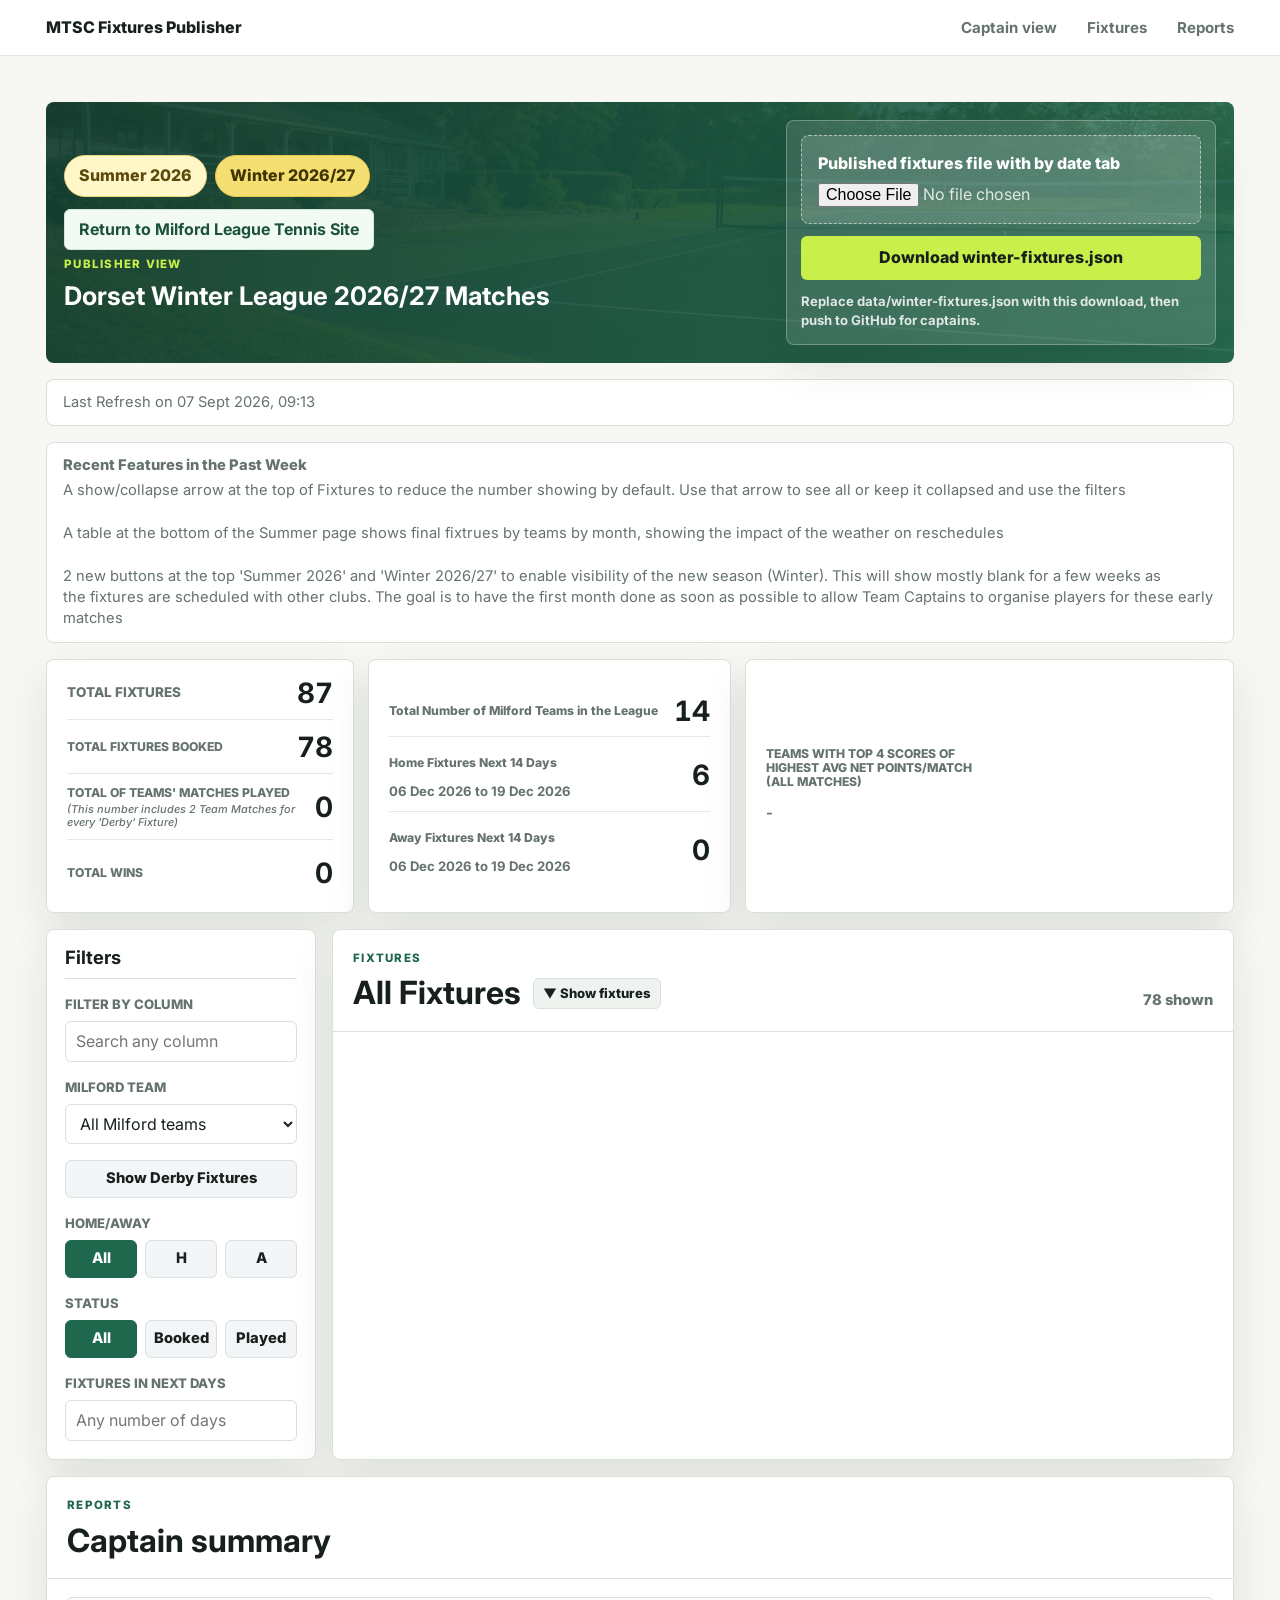
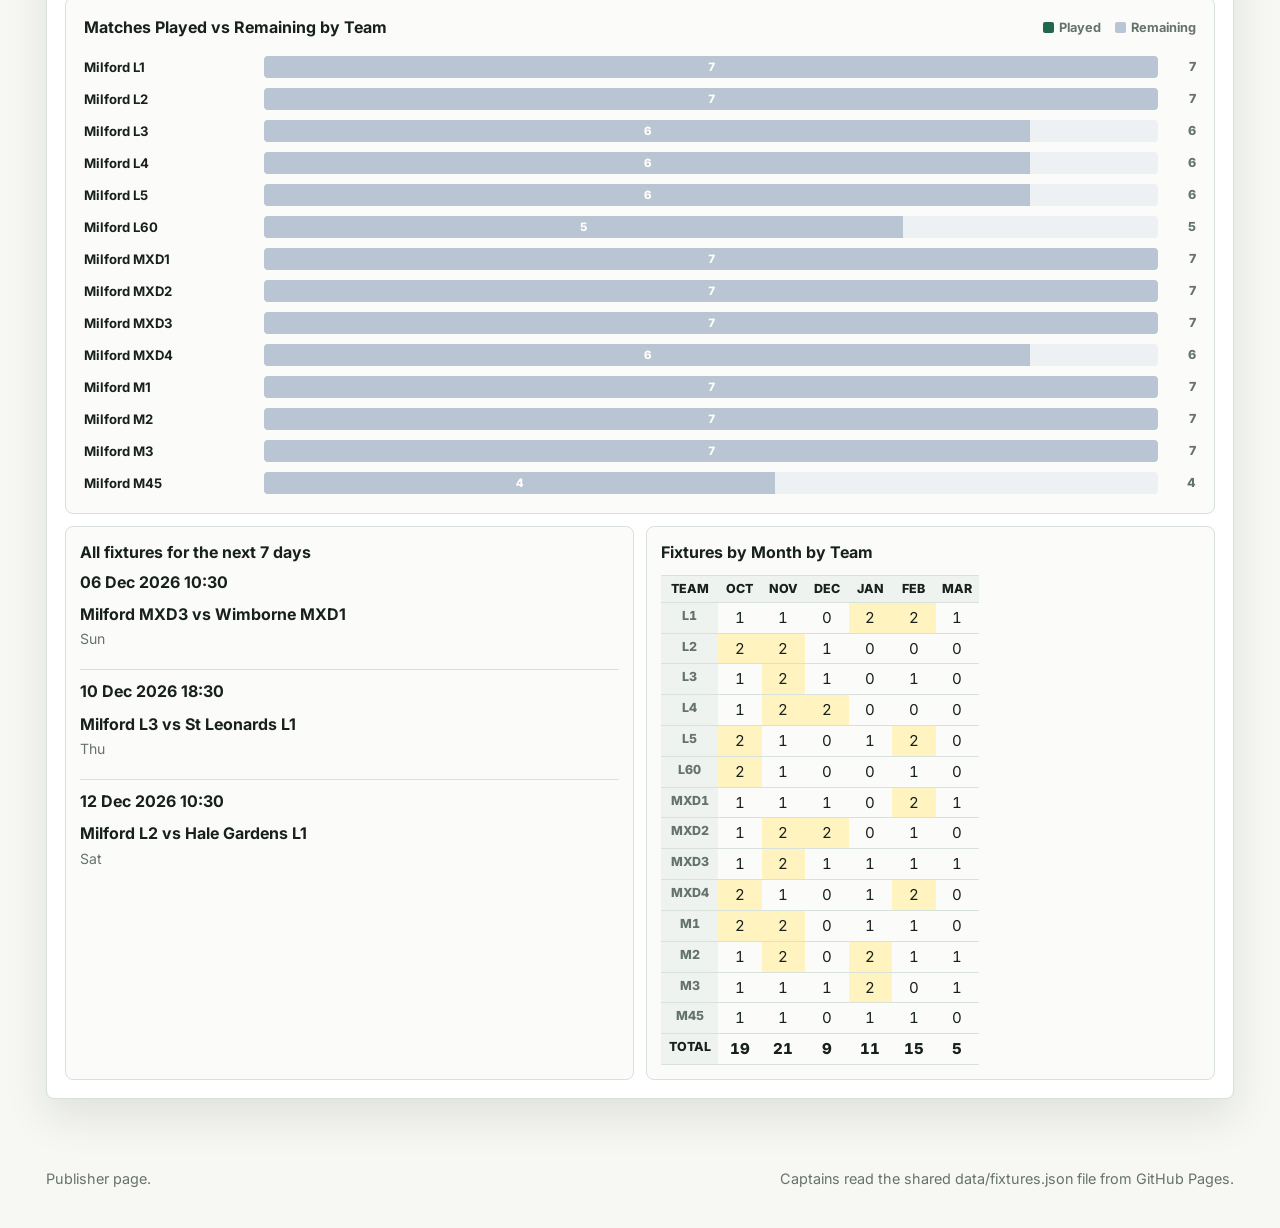
==== publisher.html @ a82b8321 "Add fixtures by month by team report" ====
<!DOCTYPE html>
<html lang="en">
  <head>
    <meta charset="UTF-8" />
    <meta name="viewport" content="width=device-width, initial-scale=1.0" />
    <title>MTSC Fixtures Publisher</title>
    <link rel="preconnect" href="https://fonts.googleapis.com" />
    <link rel="preconnect" href="https://fonts.gstatic.com" crossorigin />
    <link
      href="https://fonts.googleapis.com/css2?family=Inter:wght@400;500;600;700;800&display=swap"
      rel="stylesheet"
    />
    <link rel="stylesheet" href="styles.css?v=108" />
    <script
      defer
      src="https://cdn.sheetjs.com/xlsx-0.20.3/package/dist/xlsx.full.min.js"
    ></script>
    <script defer src="app.js?v=96"></script>
  </head>
  <body>
    <header class="app-header">
      <a class="brand" href="index.html" aria-label="MTSC Fixtures Portal">
        <span>MTSC Fixtures Publisher</span>
      </a>
      <nav class="main-nav" aria-label="Main navigation">
        <a href="index.html">Captain view</a>
        <a href="#fixtures">Fixtures</a>
        <a href="#reports">Reports</a>
      </nav>
    </header>

    <main id="dashboard">
      <section class="toolbar" aria-label="Workbook upload">
        <div>
          <div class="season-picker" role="group" aria-label="Choose fixture season">
            <button class="season-button" type="button" data-season="summer-2026" aria-pressed="false">Summer 2026</button>
            <button class="season-button is-active" type="button" data-season="winter-2026-27" aria-pressed="true">Winter 2026/27</button>
          </div>
          <a
            class="button toolbar-link"
            style="display:inline-flex;align-items:center;justify-content:center;width:fit-content;margin:0 0 6px;padding:8px 14px;min-height:34px;background:#f1fbf3;color:#1c523b;border:1px solid #cfe7d5;border-radius:6px;box-shadow:none;font-weight:700;"
            href="https://milfordtennisandsquash.net/league-tennis-information/"
            target="_blank"
            rel="noreferrer"
          >
            Return to Milford League Tennis Site
          </a>
          <p class="eyebrow">Publisher view</p>
          <h1 id="seasonTitle">Dorset Winter League 2026/27 Matches</h1>
        </div>
        <div class="upload-panel">
          <label class="file-drop" for="currentFile">
            <span>Published fixtures file with by date tab</span>
            <input id="currentFile" type="file" accept=".xlsx,.xlsm,.xls" />
          </label>
          <button class="button ghost full" id="downloadJson" type="button" disabled>
            <span id="downloadJsonLabel">Download winter-fixtures.json</span>
          </button>
          <p class="upload-note">
            <span id="publisherFileHelp">Replace data/winter-fixtures.json with this download, then push to GitHub for captains.</span>
          </p>
        </div>
      </section>

      <section class="status-line" aria-live="polite">
        <span id="fileStatus">No workbook loaded yet.</span>
        <span id="parseStatus"></span>
      </section>

      <section class="feature-line is-empty" id="featureLine" aria-live="polite">
        <span class="feature-label" id="featureLabel" hidden>Recent Features in the Past Week</span>
        <span id="portalFeatures"></span>
      </section>

      <section class="overview-grid" aria-label="Fixture summary">
        <article class="overview-card metric-card">
          <div class="metric-list">
            <div class="metric-row">
              <span class="kpi-label kpi-title" id="totalMatchesLabel">TOTAL FIXTURES</span>
              <strong id="totalMatches">0</strong>
            </div>
            <div class="metric-row">
              <span class="kpi-label">Total Fixtures Booked</span>
              <strong id="totalFixturesBooked">-</strong>
            </div>
            <div class="metric-row">
              <span class="kpi-label kpi-label-with-note">
                <span>Total of Teams' Matches Played</span>
                <span class="kpi-note">(This number includes 2 Team Matches for every 'Derby' Fixture)</span>
              </span>
              <strong id="summaryMatchesPlayed">-</strong>
            </div>
            <div class="metric-row">
              <span class="kpi-label">Total Wins</span>
              <strong id="summaryWins">-</strong>
            </div>
          </div>
        </article>
        <article class="overview-card metric-card">
          <div class="metric-list">
            <div class="metric-row">
              <span class="kpi-label kpi-title">Total Number of Milford Teams in the League</span>
              <strong id="teamCount">0</strong>
            </div>
            <div class="metric-row metric-row-has-range">
              <span class="kpi-label kpi-title">Home Fixtures Next 14 Days</span>
              <strong id="homeNextCount">0</strong>
              <span class="kpi-range" id="homeNextRange"></span>
            </div>
            <div class="metric-row metric-row-has-range">
              <span class="kpi-label kpi-title">Away Fixtures Next 14 Days</span>
              <strong id="awayNextCount">0</strong>
              <span class="kpi-range" id="awayNextRange"></span>
            </div>
          </div>
        </article>
        <article class="overview-card net-points-card">
          <span class="kpi-label kpi-label-two-line">Teams with top 4 scores of<br />highest avg net points/match<br />(All Matches)</span>
          <div class="summary-ranking-list" id="summaryHighestAvg" aria-label="Teams on the top four average net points scores per match"></div>
        </article>
      </section>

      <section class="workspace" id="fixtures">
        <aside class="filters" aria-label="Fixture filters">
          <h2 class="filters-title">Filters</h2>
          <div class="filter-block">
            <label for="searchInput">Filter by Column</label>
            <input
              id="searchInput"
              type="search"
              placeholder="Search any column"
            />
          </div>
          <div class="filter-block">
            <label for="teamFilter">Milford Team</label>
            <select id="teamFilter">
              <option value="">All Milford teams</option>
            </select>
          </div>
          <div class="filter-block">
            <button class="filter-chip derby-filter-button" id="derbyFilterButton" type="button" aria-pressed="false" data-tooltip="Derby Match - when 2 Milford Teams are in the same division and therefore have to play each other">
              Show Derby Fixtures
            </button>
          </div>
          <div class="filter-block">
            <label>Home/Away</label>
            <div class="segmented-control" role="group" aria-label="Home Away filter">
              <button type="button" class="filter-chip is-active" data-home-away="all">All</button>
              <button type="button" class="filter-chip" data-home-away="H">H</button>
              <button type="button" class="filter-chip" data-home-away="A">A</button>
            </div>
          </div>
          <div class="filter-block">
            <label>Status</label>
            <div class="segmented-control" role="group" aria-label="Status preset filter">
              <button type="button" class="filter-chip is-active" data-status-filter="all">All</button>
              <button type="button" class="filter-chip" data-status-filter="booked">Booked</button>
              <button type="button" class="filter-chip" data-status-filter="played">Played</button>
            </div>
          </div>
          <div class="filter-block">
            <label for="nextDaysInput">Fixtures in next days</label>
            <input
              id="nextDaysInput"
              type="number"
              min="0"
              step="1"
              placeholder="Any number of days"
            />
          </div>
        </aside>

        <section class="data-area">
          <div class="section-head">
            <div>
              <p class="eyebrow">Fixtures</p>
              <div class="fixtures-title-row">
                <h2>All Fixtures</h2>
                <button
                  class="fixture-toggle"
                  id="fixtureToggle"
                  type="button"
                  aria-expanded="false"
                  aria-controls="fixtureTableWrap"
                  hidden
                >
                  ▼ Show fixtures
                </button>
              </div>
            </div>
            <span id="visibleCount">0 shown</span>
          </div>
          <div class="table-wrap" id="fixtureTableWrap">
            <table>
              <thead>
                <tr>
                  <th>Date</th>
                  <th>Day</th>
                  <th>Time</th>
                  <th>Home Team</th>
                  <th>Away Team</th>
                  <th>Status</th>
                </tr>
              </thead>
              <tbody id="fixturesBody">
                <tr>
                  <td colspan="6" class="empty-state">
                    Upload an Excel file.
                  </td>
                </tr>
              </tbody>
            </table>
          </div>
        </section>
      </section>

      <section class="report-grid single-report">
        <article class="report-panel" id="reports">
          <div class="section-head compact">
            <div>
              <p class="eyebrow">Reports</p>
              <h2>Captain summary</h2>
            </div>
          </div>
          <div id="reportBody" class="summary-list">
            <p class="empty-copy">
              Load fixtures to see monthly planned matches and matches for the next 7 days.
            </p>
          </div>
        </article>
      </section>
    </main>

    <footer>
      <span>Publisher page.</span>
      <span>Captains read the shared data/fixtures.json file from GitHub Pages.</span>
    </footer>
  </body>
</html>
---- styles.css ----
:root {
  --ink: #17201c;
  --muted: #65736c;
  --line: #d8e1da;
  --soft: #eef3ef;
  --white: #ffffff;
  --court: #1f684d;
  --court-dark: #143f32;
  --accent: #c9ef4b;
  --warning: #d96d3f;
  --blue: #2367a6;
  --shadow: 0 18px 44px rgba(23, 32, 28, 0.1);
}

* {
  box-sizing: border-box;
}

html {
  scroll-behavior: smooth;
}

body {
  margin: 0;
  color: var(--ink);
  background: #f7f8f4;
  font-family: Inter, system-ui, -apple-system, BlinkMacSystemFont, "Segoe UI", sans-serif;
  line-height: 1.45;
}

a {
  color: inherit;
  text-decoration: none;
}

button,
input,
select {
  font: inherit;
}

.app-header {
  position: sticky;
  top: 0;
  z-index: 20;
  display: flex;
  align-items: center;
  justify-content: space-between;
  gap: 24px;
  padding: 16px clamp(18px, 4vw, 46px);
  border-bottom: 1px solid rgba(216, 225, 218, 0.78);
  background: rgba(255, 255, 255, 0.92);
  backdrop-filter: blur(18px);
}

.brand,
.main-nav {
  display: flex;
  align-items: center;
}

.brand {
  gap: 12px;
  font-weight: 800;
}

.brand-mark {
  width: 380px;
  height: auto;
  object-fit: contain;
  border-radius: 8px;
}

.main-nav {
  gap: clamp(14px, 3vw, 30px);
  color: var(--muted);
  font-size: 0.94rem;
  font-weight: 700;
}

main {
  padding: clamp(20px, 4vw, 46px);
}

.toolbar {
  display: grid;
  grid-template-columns: minmax(280px, 1fr) minmax(300px, 430px);
  gap: clamp(22px, 5vw, 64px);
  align-items: center;
  min-height: 155px;
  padding: 18px;
  border-radius: 8px;
  background:
    linear-gradient(110deg, rgba(20, 63, 50, 0.94), rgba(31, 104, 77, 0.88)),
    url("assets/club-hero.png") center / cover;
  color: var(--white);
}

.toolbar-link {
  width: fit-content;
}

.season-picker {
  display: flex;
  flex-wrap: wrap;
  gap: 8px;
  margin: 0 0 12px;
}

.season-button {
  min-height: 38px;
  padding: 8px 14px;
  border: 1px solid #ead77b;
  border-radius: 999px;
  background: #fff7c7;
  color: #594a0b;
  font-weight: 800;
  cursor: pointer;
}

.season-button:hover,
.season-button:focus-visible {
  background: #f7e99b;
}

.season-button.is-active {
  border-color: #e2c94f;
  background: #f5df72;
  color: #403500;
}

.captain-toolbar {
  grid-template-columns: minmax(0, 3fr) minmax(220px, 1fr);
}

#seasonTitle {
  max-width: none;
  font-size: clamp(1.1rem, 2vw, 2rem);
  white-space: nowrap;
}

.hero-logo-wrap {
  position: relative;
  display: block;
  width: clamp(150px, 18vw, 210px);
  aspect-ratio: 1 / 1;
  justify-self: center;
  flex: 0 0 auto;
  border-radius: 50%;
  background:
    radial-gradient(circle at 34% 28%, rgba(255, 255, 255, 1) 0 36%, rgba(239, 246, 242, 0.96) 62%, rgba(196, 215, 205, 0.98) 100%);
  box-shadow:
    0 26px 38px rgba(0, 0, 0, 0.28),
    0 10px 14px rgba(0, 0, 0, 0.2),
    inset 0 6px 10px rgba(255, 255, 255, 0.92),
    inset 0 -10px 16px rgba(20, 63, 50, 0.18);
  overflow: hidden;
  transform: perspective(650px) rotateX(6deg) rotateY(-8deg);
  transform-style: preserve-3d;
  transition: transform 180ms ease, box-shadow 180ms ease;
}

.hero-logo-wrap:hover,
.hero-logo-wrap:focus-visible {
  box-shadow:
    0 30px 42px rgba(0, 0, 0, 0.32),
    0 12px 16px rgba(0, 0, 0, 0.22),
    inset 0 6px 10px rgba(255, 255, 255, 0.92),
    inset 0 -10px 16px rgba(20, 63, 50, 0.18);
  transform: perspective(650px) rotateX(4deg) rotateY(-5deg) translateY(-2px);
}

.hero-logo-wrap:focus-visible {
  outline: 3px solid var(--accent);
  outline-offset: 5px;
}

.hero-logo-wrap::before {
  content: "";
  position: absolute;
  inset: 10px;
  z-index: 1;
  border-radius: 50%;
  background: linear-gradient(145deg, rgba(255, 255, 255, 0.58), rgba(255, 255, 255, 0.08) 42%, rgba(20, 63, 50, 0.12) 100%);
  pointer-events: none;
}

.hero-logo-wrap::after {
  content: "";
  position: absolute;
  inset: 0;
  border-radius: 50%;
  box-shadow: inset -12px -16px 22px rgba(20, 63, 50, 0.18);
  pointer-events: none;
}

.hero-logo {
  display: block;
  position: absolute;
  inset: 20px;
  z-index: 2;
  width: calc(100% - 40px);
  height: calc(100% - 40px);
  max-width: none;
  max-height: none;
  object-fit: contain;
  object-position: center;
  filter: drop-shadow(0 8px 8px rgba(0, 0, 0, 0.22));
}

.eyebrow {
  margin: 0 0 10px;
  color: var(--accent);
  font-size: 0.72rem;
  font-weight: 800;
  letter-spacing: 0.11em;
  text-transform: uppercase;
}

h1,
h2,
h3,
p {
  margin-top: 0;
}

h1 {
  max-width: 760px;
  margin-bottom: 0;
  font-size: clamp(1.1rem, 2.25vw, 2.35rem);
  line-height: 1.05;
  letter-spacing: 0;
}

h2 {
  margin-bottom: 0;
  font-size: clamp(1.35rem, 3vw, 2rem);
  line-height: 1.08;
}

.upload-panel {
  display: grid;
  gap: 12px;
  padding: 14px;
  border: 1px solid rgba(255, 255, 255, 0.28);
  border-radius: 8px;
  background: rgba(255, 255, 255, 0.12);
  box-shadow: var(--shadow);
}

.file-drop {
  display: grid;
  gap: 8px;
  padding: 16px;
  border: 1px dashed rgba(255, 255, 255, 0.54);
  border-radius: 8px;
  background: rgba(255, 255, 255, 0.14);
  cursor: pointer;
}

.file-drop span {
  font-weight: 800;
}

.file-drop input {
  width: 100%;
  color: rgba(255, 255, 255, 0.82);
}

.secondary-drop {
  background: rgba(0, 0, 0, 0.1);
}

.button {
  display: inline-flex;
  align-items: center;
  justify-content: center;
  min-height: 42px;
  padding: 10px 16px;
  border: 0;
  border-radius: 6px;
  background: var(--court);
  color: var(--white);
  font-weight: 800;
  cursor: pointer;
}

.button.ghost {
  background: var(--accent);
  color: var(--ink);
}

.button.full {
  width: 100%;
}

.button.small {
  min-height: 36px;
  padding: 8px 12px;
}

.button:disabled {
  cursor: not-allowed;
  opacity: 0.55;
}

.toolbar-help {
  width: fit-content;
  min-height: 34px;
  margin: 0 0 12px;
  padding: 8px 14px;
  border: 1px solid #cfe7d5;
  background: #f1fbf3;
  color: #1c523b;
  box-shadow: none;
}

.modal-open {
  overflow: hidden;
}

.help-modal {
  position: fixed;
  inset: 0;
  z-index: 50;
  display: none;
  align-items: center;
  justify-content: center;
  padding: 22px;
  background: rgba(23, 32, 28, 0.62);
}

.help-modal.is-open {
  display: flex;
}

.help-dialog {
  width: min(720px, 100%);
  max-height: min(720px, calc(100vh - 44px));
  overflow: auto;
  border: 1px solid var(--line);
  border-radius: 8px;
  background: var(--white);
  box-shadow: 0 28px 70px rgba(0, 0, 0, 0.26);
}

.help-head {
  display: flex;
  align-items: center;
  justify-content: space-between;
  gap: 18px;
  padding: 20px 22px;
  border-bottom: 1px solid var(--line);
}

.help-head h2 {
  font-size: 1.35rem;
}

.help-close {
  min-height: 36px;
  padding: 8px 12px;
  border: 1px solid var(--line);
  border-radius: 6px;
  background: var(--soft);
  color: var(--ink);
  font-weight: 800;
  cursor: pointer;
}

.help-body {
  display: grid;
  gap: 14px;
  padding: 20px 22px 24px;
  color: var(--ink);
}

.help-body p {
  margin: 0;
  color: var(--ink);
  font-size: 0.98rem;
}

.upload-note {
  margin: 0;
  color: rgba(255, 255, 255, 0.84);
  font-size: 0.82rem;
  font-weight: 700;
}

.status-line {
  display: flex;
  justify-content: space-between;
  gap: 16px;
  margin: 16px 0;
  padding: 12px 16px;
  border: 1px solid var(--line);
  border-radius: 8px;
  background: var(--white);
  color: var(--muted);
  font-size: 0.92rem;
}

.feature-line {
  display: grid;
  gap: 4px;
  margin: 16px 0;
  padding: 12px 16px;
  border: 1px solid var(--line);
  border-radius: 8px;
  background: var(--white);
  color: var(--muted);
  font-size: 0.92rem;
}

.feature-line.is-empty {
  min-height: 45px;
}

.didja-wrap {
  position: relative;
  width: fit-content;
  margin: 16px 0;
}

.didja-know {
  display: inline-flex;
  align-items: center;
  justify-content: center;
  padding: 12px 16px;
  border: 1px solid var(--line);
  border-radius: 8px;
  background: #dff3e5;
  color: var(--ink);
  box-shadow: var(--shadow);
  cursor: url("data:image/svg+xml,%3Csvg xmlns='http://www.w3.org/2000/svg' width='24' height='24' viewBox='0 0 24 24'%3E%3Cellipse cx='9' cy='8' rx='5' ry='6.5' fill='none' stroke='%2317201c' stroke-width='1.8' transform='rotate(-32 9 8)'/%3E%3Cpath d='M5.5 7.2l7 1.4M5.8 10.2l6.7 1.4M7.5 3.1l3.2 11M10.9 2.8l3 10.4' stroke='%23c9ef4b' stroke-width='1' stroke-linecap='round'/%3E%3Cpath d='M12.4 12.8l6.6 6.6' stroke='%2317201c' stroke-width='3' stroke-linecap='round'/%3E%3Cpath d='M17.2 17.6l2.6 2.6' stroke='%23c9ef4b' stroke-width='1.2' stroke-linecap='round'/%3E%3C/svg%3E") 12 12, pointer;
  font-size: 0.92rem;
  font-weight: 800;
}

.didja-know:focus-visible {
  outline: 3px solid var(--accent);
  outline-offset: 4px;
}

.didja-tooltip {
  position: absolute;
  left: 0;
  top: calc(100% + 10px);
  z-index: 30;
  display: none;
  width: min(420px, calc(100vw - 44px));
  padding: 12px 14px;
  border: 1px solid var(--line);
  border-radius: 8px;
  background: var(--white);
  color: var(--ink);
  box-shadow: 0 18px 42px rgba(23, 32, 28, 0.16);
  font-size: 0.92rem;
  font-weight: 600;
  line-height: 1.35;
}

.didja-wrap:hover .didja-tooltip,
.didja-know:focus + .didja-tooltip,
.didja-know.is-open + .didja-tooltip {
  display: block;
}

.feature-label {
  font-weight: 800;
}

#portalFeatures {
  text-align: left;
  font-size: 0.92rem;
  font-weight: 400;
  color: var(--muted);
  white-space: pre-line;
}

.overview-grid,
.report-grid {
  display: grid;
  grid-template-columns: minmax(220px, 0.85fr) minmax(260px, 1fr) minmax(360px, 1.35fr);
  gap: 14px;
}

.report-grid {
  display: grid;
  grid-template-columns: repeat(4, minmax(0, 1fr));
  gap: 14px;
  margin-top: 14px;
}

.overview-card,
.filters,
.data-area,
.report-panel {
  border: 1px solid var(--line);
  border-radius: 8px;
  background: var(--white);
  box-shadow: var(--shadow);
}

.overview-card {
  min-width: 0;
  min-height: 188px;
  padding: 18px 20px;
}

.overview-card {
  display: grid;
  align-content: center;
}

.metric-list {
  display: grid;
  gap: 12px;
}

.metric-row {
  display: grid;
  grid-template-columns: minmax(0, 1fr) auto;
  gap: 14px;
  align-items: center;
  min-height: 42px;
  padding-bottom: 10px;
  border-bottom: 1px solid rgba(216, 225, 218, 0.72);
}

.metric-row:last-child {
  padding-bottom: 0;
  border-bottom: 0;
}

.metric-row .kpi-range {
  grid-column: 1;
  justify-self: start;
  margin-top: -8px;
}

.metric-row-has-range {
  align-items: start;
}

.metric-row-has-range strong {
  grid-column: 2;
  grid-row: 1 / 3;
  align-self: center;
  padding-top: 0;
}

.overview-card .kpi-label {
  display: flex;
  align-items: center;
  color: var(--muted);
  min-height: 2.2em;
  font-size: 0.76rem !important;
  line-height: 1.15 !important;
  font-weight: 800;
  text-transform: uppercase;
}

.overview-card .kpi-label-with-note {
  align-items: flex-start;
  flex-direction: column;
  gap: 3px;
}

.overview-card .kpi-note {
  font-size: 0.68rem;
  font-style: italic;
  font-weight: 500;
  line-height: 1.2;
  text-transform: none;
}

.kpi-label-two-line {
  line-height: 1.08 !important;
  min-height: 3.05em !important;
}

.overview-card .kpi-title {
  text-transform: none;
}

#totalMatchesLabel {
  font-size: 0.84rem !important;
  line-height: 1.15 !important;
  text-transform: uppercase !important;
}

.overview-card strong {
  display: block;
  color: var(--ink);
  font-size: 1.75rem;
  line-height: 1;
  font-variant-numeric: tabular-nums;
}

.summary-teams {
  display: block;
  margin-top: 6px;
  color: var(--muted);
  font-size: 0.84rem;
  font-weight: 700;
}

.summary-ranking-list {
  display: grid;
  gap: 8px;
  margin-top: 14px;
}

.summary-ranking-row {
  display: grid;
  grid-template-columns: minmax(0, 1.15fr) 0.8fr 0.95fr;
  gap: 12px;
  align-items: baseline;
}

.summary-ranking-head {
  display: grid;
  grid-template-columns: minmax(0, 1.15fr) 0.8fr 0.95fr;
  gap: 12px;
  align-items: end;
  padding-bottom: 4px;
  border-bottom: 1px solid rgba(0, 0, 0, 0.08);
}

.summary-ranking-head span {
  color: var(--muted);
  font-size: 0.72rem;
  font-weight: 800;
  text-transform: uppercase;
  letter-spacing: 0;
  text-align: right;
}

.summary-ranking-head span:first-child,
.summary-ranking-team {
  text-align: left;
}

.summary-ranking-team,
.summary-ranking-points,
.summary-ranking-percent {
  font-size: 0.92rem;
  line-height: 1.15;
  font-weight: 700;
}

.summary-ranking-team {
  color: var(--text);
  min-width: 0;
  overflow: hidden;
  text-overflow: ellipsis;
  white-space: nowrap;
}

.summary-ranking-points {
  color: var(--text);
  text-align: right;
  font-variant-numeric: tabular-nums;
}

.summary-ranking-percent {
  color: var(--text);
  text-align: right;
  font-variant-numeric: tabular-nums;
  white-space: nowrap;
  font-size: 0.92rem;
  line-height: 1.15;
  font-weight: 700;
}

.summary-ranking-empty {
  color: var(--muted);
  font-size: 0.92rem;
  font-weight: 700;
}

.kpi-range {
  display: block;
  margin-top: 6px;
  color: var(--muted);
  font-size: 0.82rem;
  font-weight: 700;
}

.workspace {
  display: grid;
  grid-template-columns: 270px minmax(0, 1fr);
  gap: 16px;
  margin-top: 16px;
}

#fixtures,
#reports {
  scroll-margin-top: 72px;
}

.filters {
  align-self: start;
  display: grid;
  gap: 16px;
  min-width: 0;
  padding: 18px;
}

.filters-title {
  margin: 0;
  padding-bottom: 10px;
  border-bottom: 1px solid var(--line);
  color: var(--ink);
  font-size: 1.15rem;
}

.filter-block {
  display: grid;
  gap: 7px;
  min-width: 0;
}

.filter-block label {
  color: var(--muted);
  font-size: 0.82rem;
  font-weight: 800;
  text-transform: uppercase;
}

.filter-block input,
.filter-block select {
  width: 100%;
  max-width: 100%;
  min-width: 0;
  min-height: 40px;
  padding: 8px 10px;
  border: 1px solid var(--line);
  border-radius: 6px;
  background: var(--white);
  color: var(--ink);
}

.segmented-control {
  display: grid;
  grid-template-columns: repeat(auto-fit, minmax(64px, 1fr));
  gap: 8px;
  min-width: 0;
}

.filter-chip {
  width: 100%;
  min-width: 0;
  min-height: 38px;
  border: 1px solid var(--line);
  border-radius: 6px;
  background: #f3f5f8;
  color: var(--ink);
  font-size: 0.92rem;
  font-weight: 800;
  cursor: pointer;
}

.filter-chip.is-active {
  background: var(--court);
  border-color: var(--court);
  color: var(--white);
}

.derby-filter-button {
  position: relative;
}

.derby-filter-button::after {
  position: absolute;
  z-index: 10;
  bottom: calc(100% + 7px);
  left: 0;
  width: min(280px, 80vw);
  padding: 8px 10px;
  border-radius: 6px;
  background: var(--ink);
  color: var(--white);
  box-shadow: var(--shadow);
  content: attr(data-tooltip);
  font-size: 0.78rem;
  font-weight: 600;
  line-height: 1.35;
  opacity: 0;
  pointer-events: none;
  text-align: left;
  transform: translateY(3px);
  visibility: hidden;
}

.derby-filter-button:hover::after,
.derby-filter-button:focus-visible::after {
  opacity: 1;
  transform: translateY(0);
  visibility: visible;
}

.data-area,
.report-panel {
  min-width: 0;
  overflow: hidden;
}

.section-head {
  display: flex;
  align-items: end;
  justify-content: space-between;
  gap: 20px;
  padding: 20px;
  border-bottom: 1px solid var(--line);
}

.section-head.compact {
  align-items: center;
}

.section-head .eyebrow {
  color: var(--court);
}

.fixtures-title-row {
  display: flex;
  align-items: center;
  gap: 12px;
}

.fixture-toggle {
  padding: 5px 9px;
  border: 1px solid var(--line);
  border-radius: 6px;
  background: var(--soft);
  color: var(--ink);
  cursor: pointer;
  font: inherit;
  font-size: 0.82rem;
  font-weight: 800;
}

.fixture-toggle:hover,
.fixture-toggle:focus-visible {
  border-color: var(--court);
  outline: none;
}

#visibleCount {
  color: var(--muted);
  font-size: 0.92rem;
  font-weight: 800;
}

.table-wrap {
  overflow-x: auto;
}

table {
  width: 100%;
  min-width: 860px;
  border-collapse: collapse;
}

th,
td {
  padding: 13px 14px;
  border-bottom: 1px solid var(--line);
  text-align: left;
  vertical-align: top;
}

th {
  background: var(--soft);
  color: var(--muted);
  font-size: 0.78rem;
  font-weight: 800;
  text-transform: uppercase;
}

td {
  font-size: 0.94rem;
}

.empty-state,
.empty-copy {
  color: var(--muted);
}

.badge {
  display: inline-flex;
  align-items: center;
  min-height: 24px;
  padding: 3px 8px;
  border-radius: 999px;
  background: var(--soft);
  color: var(--court-dark);
  font-size: 0.78rem;
  font-weight: 800;
}

.badge.changed,
.badge.removed {
  background: #fee8de;
  color: #97431f;
}

.badge.new {
  background: #e2f0ff;
  color: #124f86;
}

.badge.played {
  background: #dff2df;
  color: #1f6b2a;
}

.report-grid {
  grid-template-columns: minmax(0, 1fr) minmax(0, 1fr);
  margin-top: 16px;
}

.report-grid.single-report {
  grid-template-columns: minmax(0, 1fr);
  justify-content: stretch;
}

.change-list,
.summary-list {
  display: grid;
  grid-template-columns: repeat(2, minmax(0, 1fr));
  gap: 12px;
  padding: 18px;
}

.change-item,
.summary-item {
  padding: 14px;
  border: 1px solid var(--line);
  border-radius: 8px;
  background: #fbfcfa;
}

.change-item strong,
.summary-item strong {
  display: block;
  margin-bottom: 6px;
}

.summary-item-wide {
  grid-column: 1 / -1;
}

.team-progress-chart {
  padding: 18px;
}

.team-progress-head,
.team-progress-legend,
.team-progress-row {
  display: flex;
  align-items: center;
}

.team-progress-head {
  justify-content: space-between;
  gap: 16px;
  margin-bottom: 16px;
}

.team-progress-head strong {
  margin: 0;
}

.team-progress-legend {
  gap: 14px;
  color: var(--muted);
  font-size: 0.8rem;
  font-weight: 700;
}

.team-progress-legend span {
  display: inline-flex;
  align-items: center;
  gap: 5px;
}

.legend-swatch {
  width: 11px;
  height: 11px;
  border-radius: 2px;
}

.legend-swatch.played,
.team-progress-bar.played {
  background: var(--court);
}

.legend-swatch.remaining,
.team-progress-bar.remaining {
  background: #b9c5d2;
}

.team-progress-rows {
  display: grid;
  gap: 8px;
}

.team-progress-row {
  display: grid;
  grid-template-columns: minmax(110px, 170px) minmax(160px, 1fr) 28px;
  gap: 10px;
  min-height: 24px;
}

.team-progress-name {
  overflow: hidden;
  font-size: 0.82rem;
  font-weight: 700;
  text-overflow: ellipsis;
  white-space: nowrap;
}

.team-progress-track {
  display: flex;
  height: 22px;
  overflow: hidden;
  border-radius: 4px;
  background: #edf1f4;
}

.team-progress-bar {
  display: flex;
  align-items: center;
  justify-content: center;
  min-width: 0;
  color: var(--white);
  font-size: 0.72rem;
  font-weight: 800;
  font-variant-numeric: tabular-nums;
}

.team-progress-total {
  color: var(--muted);
  font-size: 0.78rem;
  font-weight: 800;
  text-align: right;
}

.summary-item-wide .results-table-wrap {
  width: 100%;
  margin: 0;
}

.change-item p,
.summary-item p {
  margin-bottom: 0;
  color: var(--muted);
  font-size: 0.92rem;
}

.results-table-wrap {
  overflow-x: auto;
}

.results-table {
  width: 100%;
  min-width: 860px;
  border-collapse: collapse;
  table-layout: fixed;
}

.results-table td {
  padding: 8px 10px;
  border-bottom: 1px solid var(--line);
  font-size: 0.88rem;
  vertical-align: top;
}

.next-fixtures {
  display: grid;
  gap: 10px;
  margin: 0;
  padding: 0;
  list-style: none;
}

.next-fixtures li {
  display: grid;
  gap: 3px;
  padding: 10px 0;
  border-top: 1px solid var(--line);
}

.next-fixtures li:first-child {
  border-top: 0;
  padding-top: 0;
}

.next-fixtures span {
  font-weight: 700;
}

.next-fixtures em {
  color: var(--muted);
  font-size: 0.88rem;
  font-style: normal;
}

.monthly-summary-head {
  display: grid;
  grid-template-columns: minmax(0, 1fr) 92px 92px 72px;
  gap: 16px;
  align-items: end;
  margin-bottom: 6px;
  font-family: inherit;
}

.monthly-summary-head strong,
.monthly-summary-head span {
  margin: 0;
  font-family: inherit;
}

.monthly-summary-head strong {
  display: block;
}

.monthly-summary-head span {
  color: var(--muted);
  font-size: 0.9rem;
  font-weight: 700;
  text-align: right;
}

.monthly-planned {
  display: grid;
  gap: 0;
}

.monthly-row {
  display: grid;
  grid-template-columns: minmax(0, 1fr) 92px 92px 72px;
  gap: 16px;
  align-items: center;
  padding: 9px 0;
  border-top: 1px solid var(--line);
}

.monthly-month {
  color: var(--muted);
  font-weight: 700;
  text-align: left;
}

.monthly-original-count,
.monthly-planned-count,
.monthly-played-count {
  color: var(--text);
  margin: 0;
  font-variant-numeric: tabular-nums;
  text-align: right;
  white-space: nowrap;
}

.team-month-summary > strong {
  display: block;
  margin-bottom: 10px;
}

.team-month-table-wrap {
  overflow-x: auto;
}

.team-month-table {
  width: 59%;
  min-width: 0;
  margin: 0;
  table-layout: fixed;
  border-collapse: collapse;
  font-variant-numeric: tabular-nums;
}

.team-month-table th,
.team-month-table td {
  padding: 4px 3px;
  border-top: 1px solid var(--line);
  text-align: center;
  white-space: nowrap;
}

.team-month-table th:first-child,
.team-month-table td:first-child {
  width: 18%;
}

.team-month-table td.count-two {
  background: #fff4bf;
}

.team-month-table td.count-three {
  background: #f8d2d2;
}

.team-month-table th:first-child {
  text-align: center;
}

.team-month-table thead th,
.team-month-table tbody tr:last-child th,
.team-month-table tbody tr:last-child td {
  color: var(--text);
  font-weight: 800;
}

footer {
  display: flex;
  justify-content: space-between;
  gap: 20px;
  padding: 24px clamp(20px, 4vw, 46px) 38px;
  color: var(--muted);
  font-size: 0.9rem;
}

@media (max-width: 980px) {
  .toolbar,
  .workspace,
  .report-grid {
    grid-template-columns: 1fr;
  }

  .overview-grid {
    grid-template-columns: repeat(2, minmax(0, 1fr));
  }

  .net-points-card {
    grid-column: 1 / -1;
  }

  .summary-list {
    grid-template-columns: 1fr;
  }
}

@media (max-width: 680px) {
  #seasonTitle {
    white-space: normal;
  }

  .app-header,
  .status-line,
  footer {
    align-items: flex-start;
    flex-direction: column;
  }

  .main-nav {
    width: 100%;
    justify-content: space-between;
  }

  main {
    padding: 14px;
  }

  .toolbar {
    min-height: 150px;
    padding: 18px;
  }

  h1 {
    font-size: 1.2rem;
  }

  .overview-grid {
    grid-template-columns: 1fr;
  }

  .net-points-card {
    grid-column: auto;
  }

  .team-progress-head {
    align-items: flex-start;
    flex-direction: column;
  }

  .team-progress-row {
    grid-template-columns: 92px minmax(120px, 1fr) 24px;
    gap: 7px;
  }

  .team-month-table {
    width: 100%;
  }

  .team-month-table th,
  .team-month-table td {
    padding: 4px 2px;
    font-size: 0.78rem;
  }
}

@media print {
  .app-header,
  .toolbar,
  .filters,
  footer,
  .button {
    display: none;
  }

  main {
    padding: 0;
  }

  .workspace,
  .report-grid,
  .overview-grid {
    grid-template-columns: 1fr;
  }

  .data-area,
  .report-panel,
  .overview-card {
    box-shadow: none;
  }
}
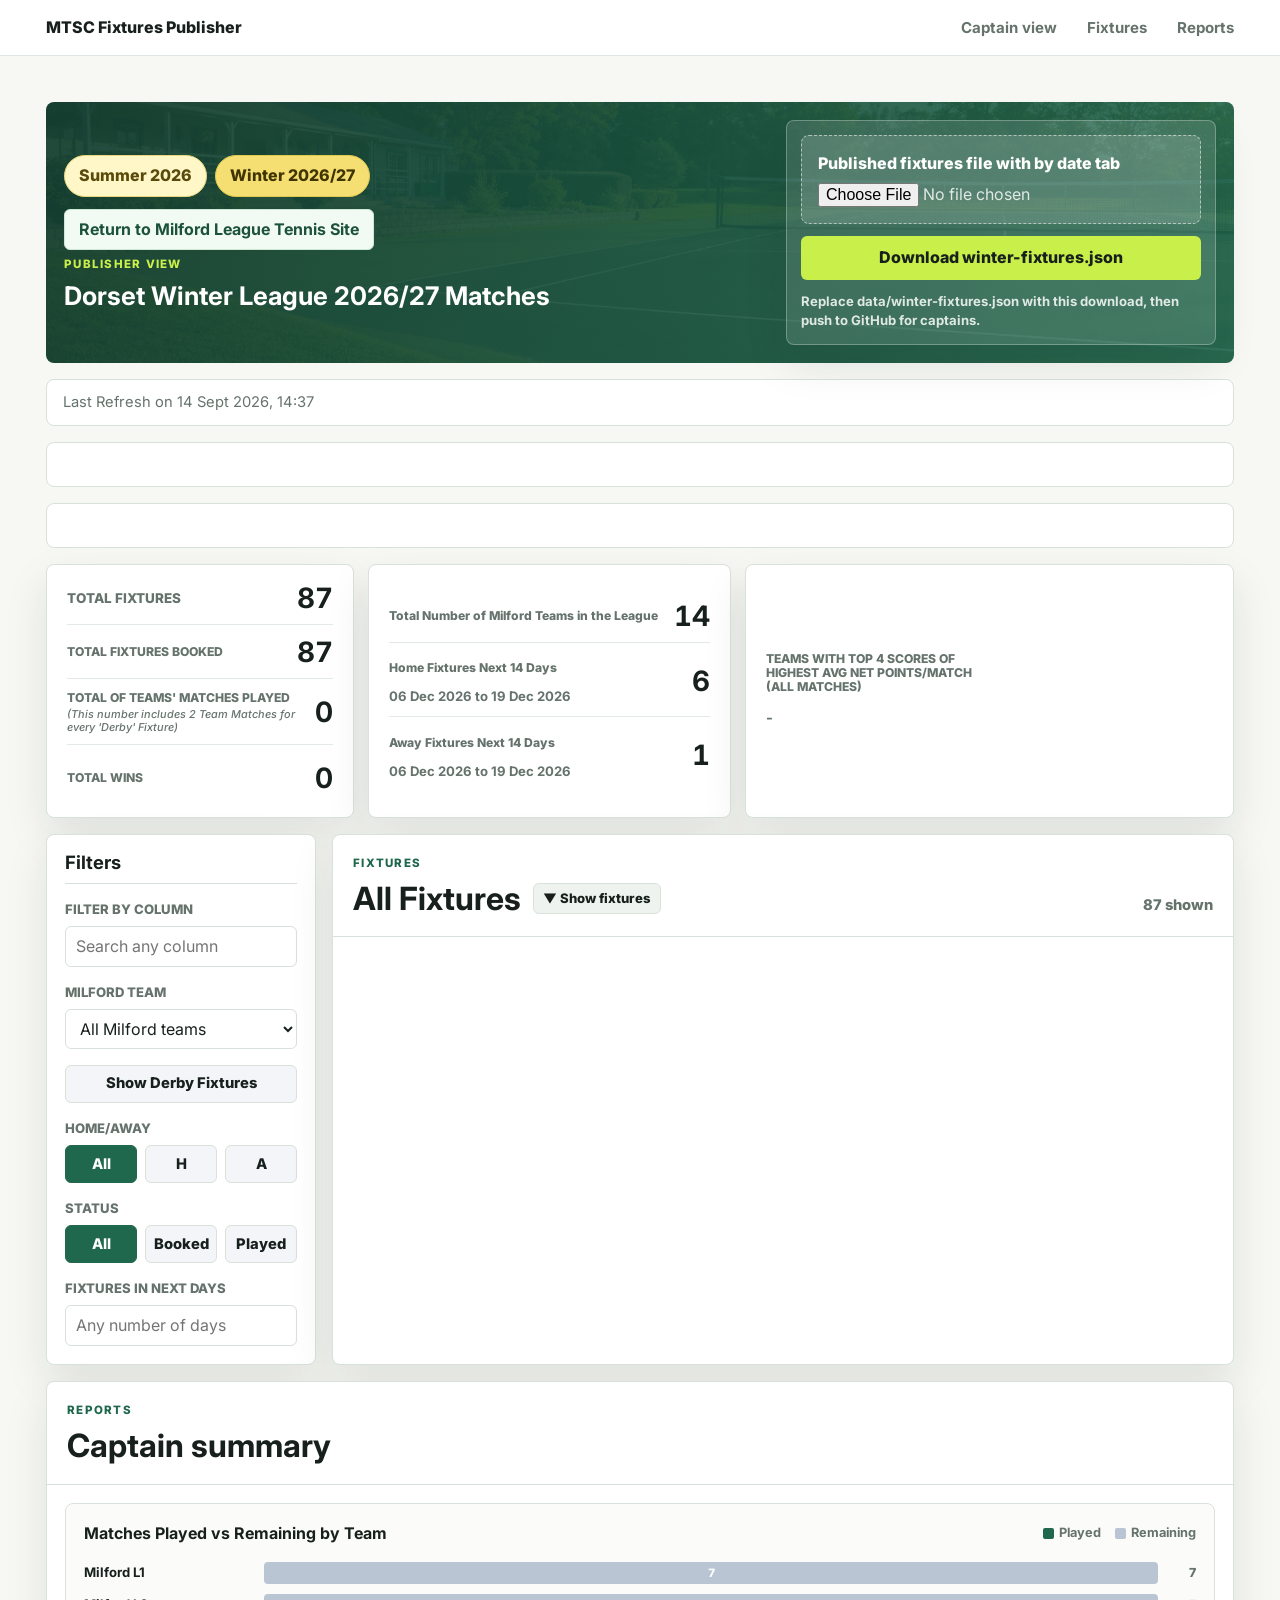
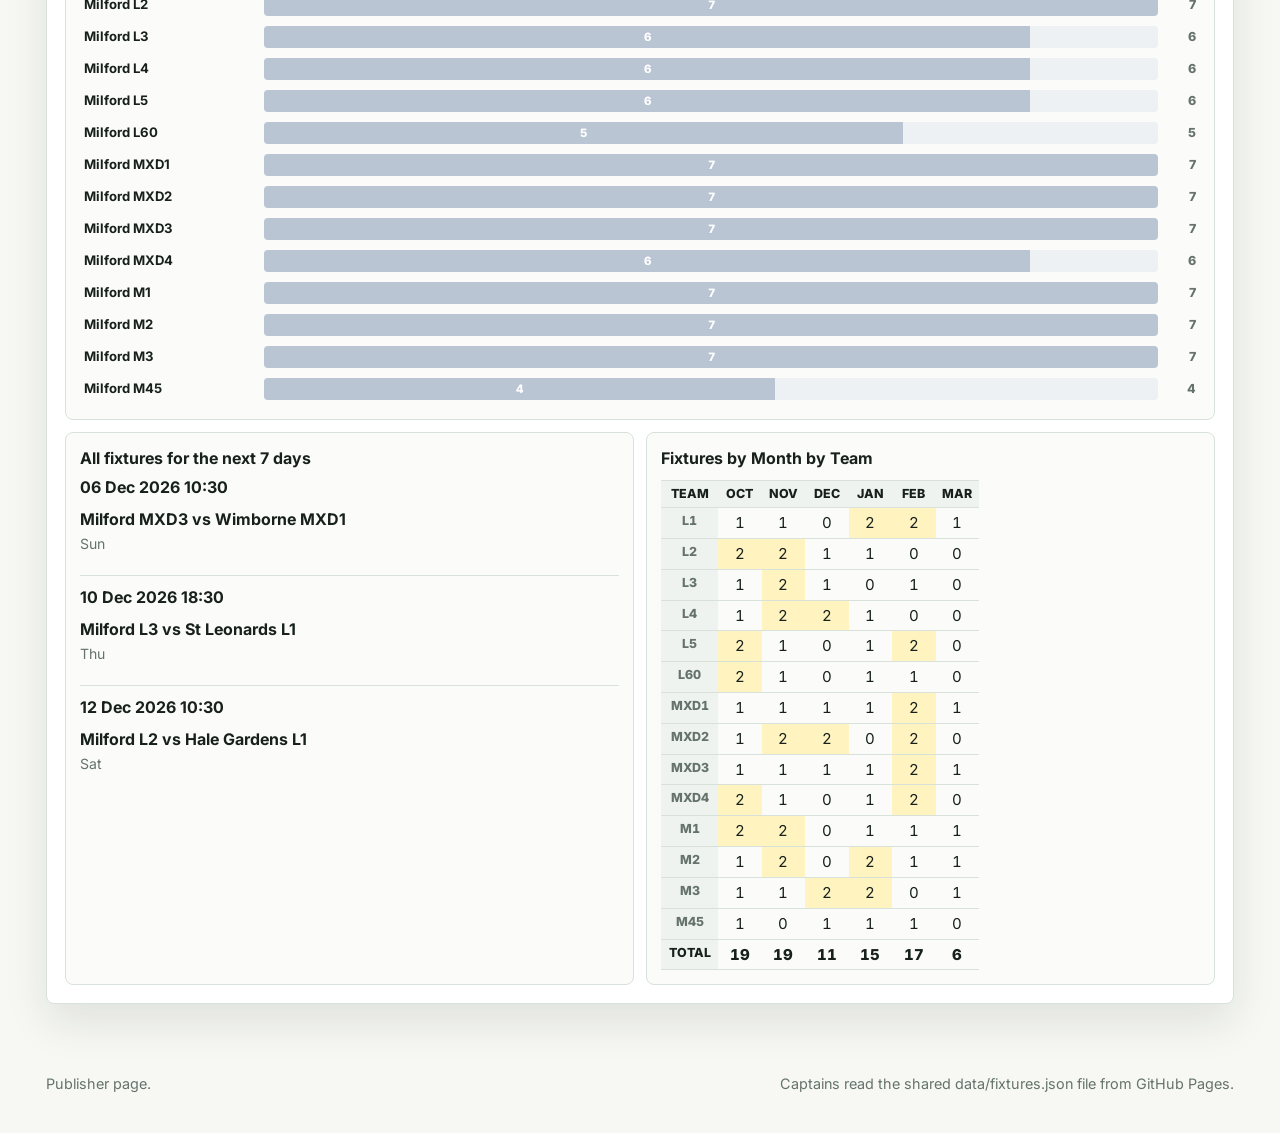
==== commit e20c1fc0: "Add Winter latest news from Portal Features B1" ====
--- a/publisher.html
+++ b/publisher.html
@@ -67,6 +67,11 @@
         <span id="parseStatus"></span>
       </section>
 
+      <section class="feature-line is-empty" id="latestInfoLine" aria-live="polite" hidden>
+        <span class="feature-label" id="latestInfoLabel" hidden>Latest Info/News</span>
+        <span id="latestInfo"></span>
+      </section>
+
       <section class="feature-line is-empty" id="featureLine" aria-live="polite">
         <span class="feature-label" id="featureLabel" hidden>Recent Features in the Past Week</span>
         <span id="portalFeatures"></span>
--- a/styles.css
+++ b/styles.css
@@ -471,7 +471,12 @@
   font-weight: 800;
 }
 
-#portalFeatures {
+#latestInfoLine[hidden] {
+  display: none;
+}
+
+#portalFeatures,
+#latestInfo {
   text-align: left;
   font-size: 0.92rem;
   font-weight: 400;
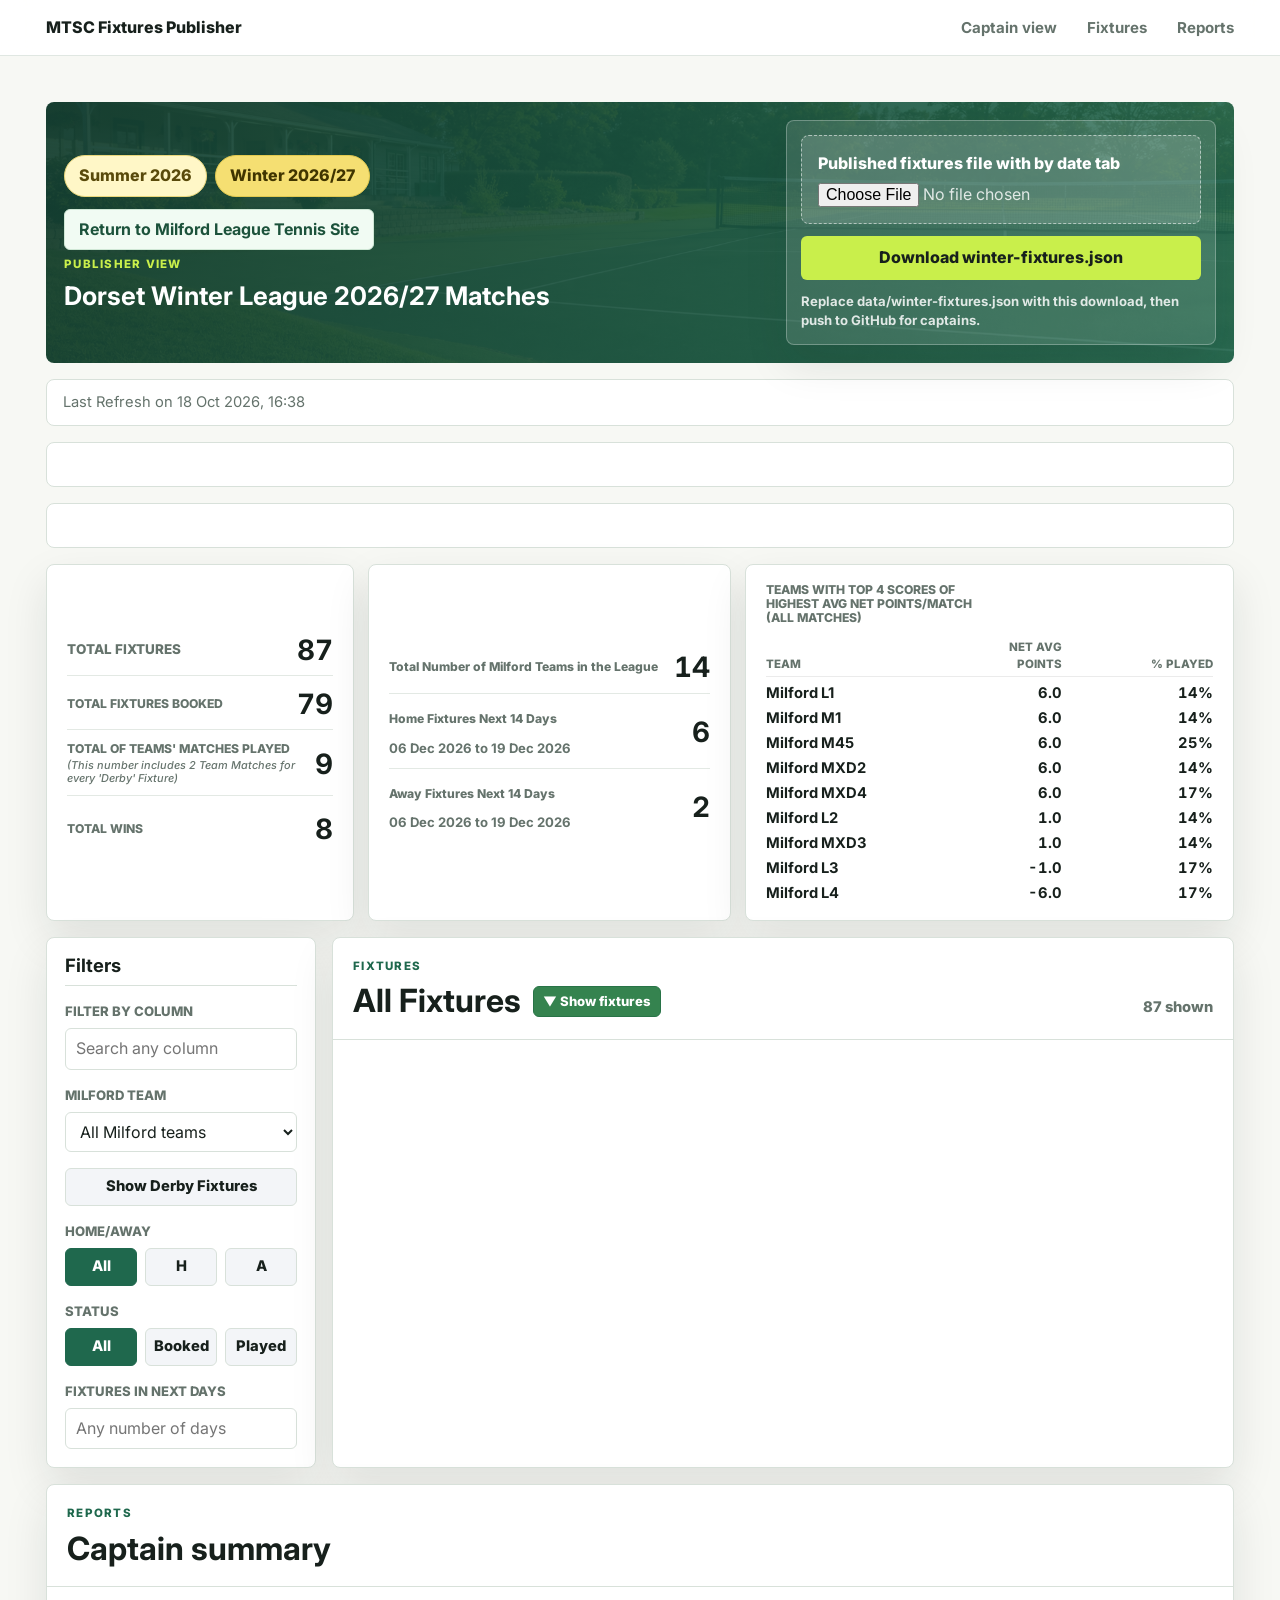
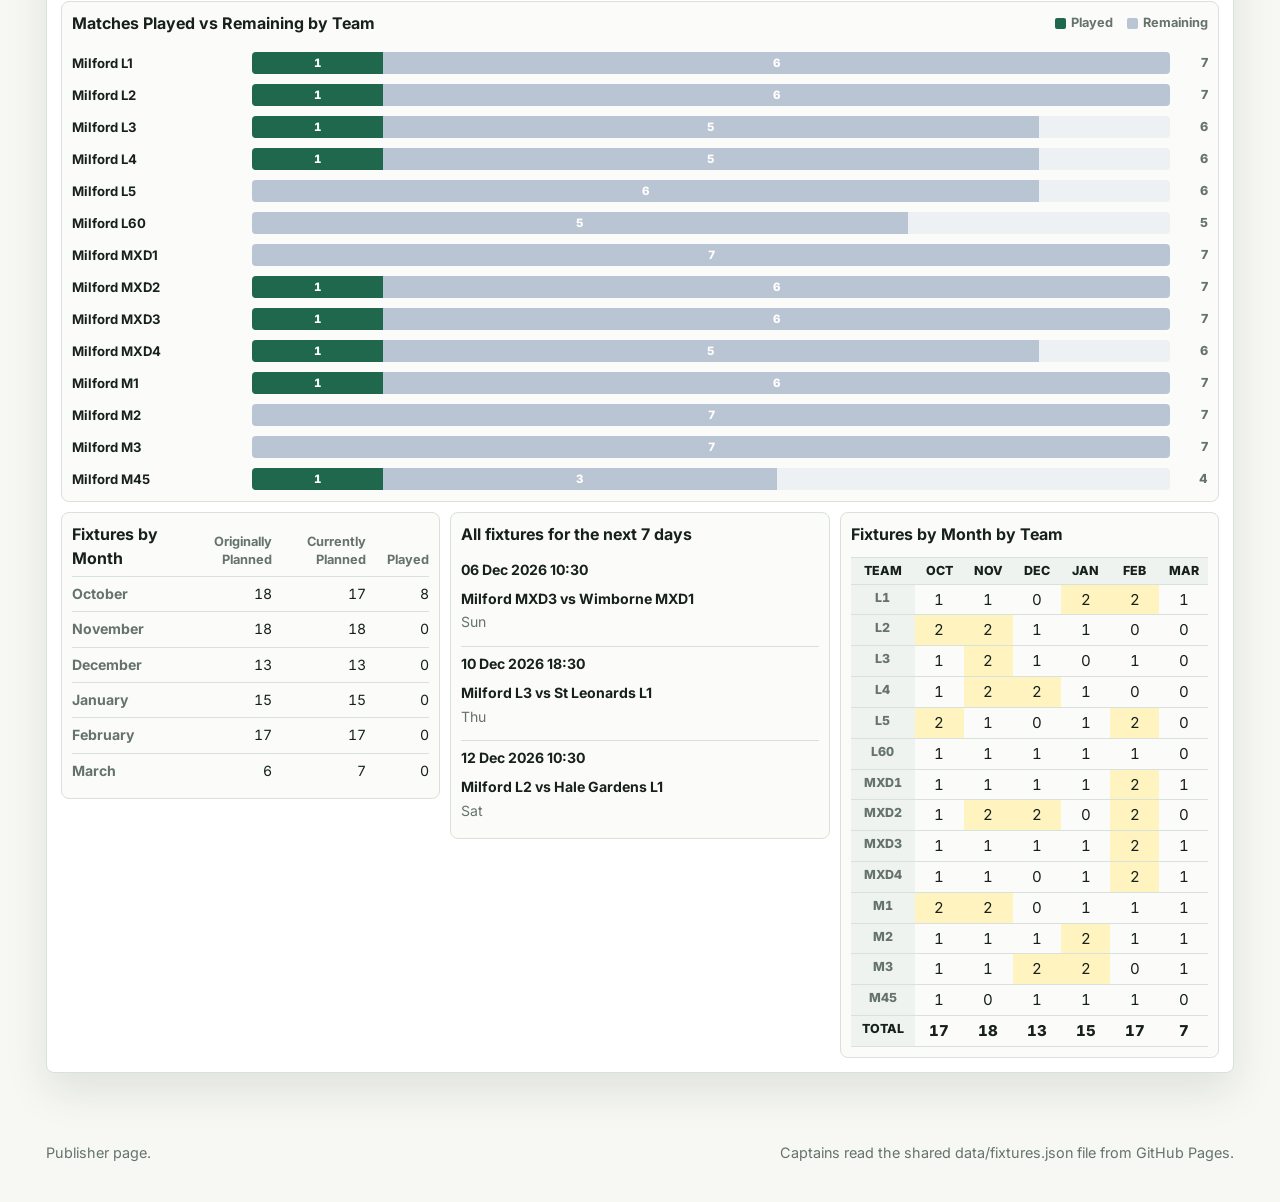
==== commit 6d44eca0: "Make fixtures toggle visible with green background" ====
--- a/publisher.html
+++ b/publisher.html
@@ -10,7 +10,7 @@
       href="https://fonts.googleapis.com/css2?family=Inter:wght@400;500;600;700;800&display=swap"
       rel="stylesheet"
     />
-    <link rel="stylesheet" href="styles.css?v=108" />
+    <link rel="stylesheet" href="styles.css?v=109" />
     <script
       defer
       src="https://cdn.sheetjs.com/xlsx-0.20.3/package/dist/xlsx.full.min.js"
--- a/styles.css
+++ b/styles.css
@@ -838,10 +838,10 @@
 
 .fixture-toggle {
   padding: 5px 9px;
-  border: 1px solid var(--line);
+  border: 1px solid #287347;
   border-radius: 6px;
-  background: var(--soft);
-  color: var(--ink);
+  background: #35834f;
+  color: #fff;
   cursor: pointer;
   font: inherit;
   font-size: 0.82rem;
@@ -916,6 +916,11 @@
 .badge.new {
   background: #e2f0ff;
   color: #124f86;
+}
+
+.badge.not-booked {
+  background: #fff0d6;
+  color: #79551d;
 }
 
 .badge.played {
@@ -1221,6 +1226,47 @@
   font-weight: 800;
 }
 
+.winter-report {
+  grid-template-columns: repeat(3, minmax(0, 1fr));
+  align-items: start;
+  gap: 10px;
+  padding: 14px;
+}
+
+.winter-report > .summary-item {
+  min-width: 0;
+  padding: 10px;
+}
+
+.winter-report .monthly-summary-head,
+.winter-report .monthly-row {
+  grid-template-columns: minmax(0, 1.2fr) repeat(2, minmax(0, 1fr)) minmax(0, 0.65fr);
+  gap: 6px;
+}
+
+.winter-report .monthly-summary-head span {
+  font-size: 0.8rem;
+}
+
+.winter-report .monthly-row {
+  padding: 7px 0;
+  font-size: 0.88rem;
+}
+
+.winter-report .team-month-table {
+  width: 100%;
+  font-size: 0.82rem;
+}
+
+.winter-report .next-fixtures {
+  gap: 6px;
+  font-size: 0.88rem;
+}
+
+.winter-report .next-fixtures li {
+  padding: 7px 0;
+}
+
 footer {
   display: flex;
   justify-content: space-between;
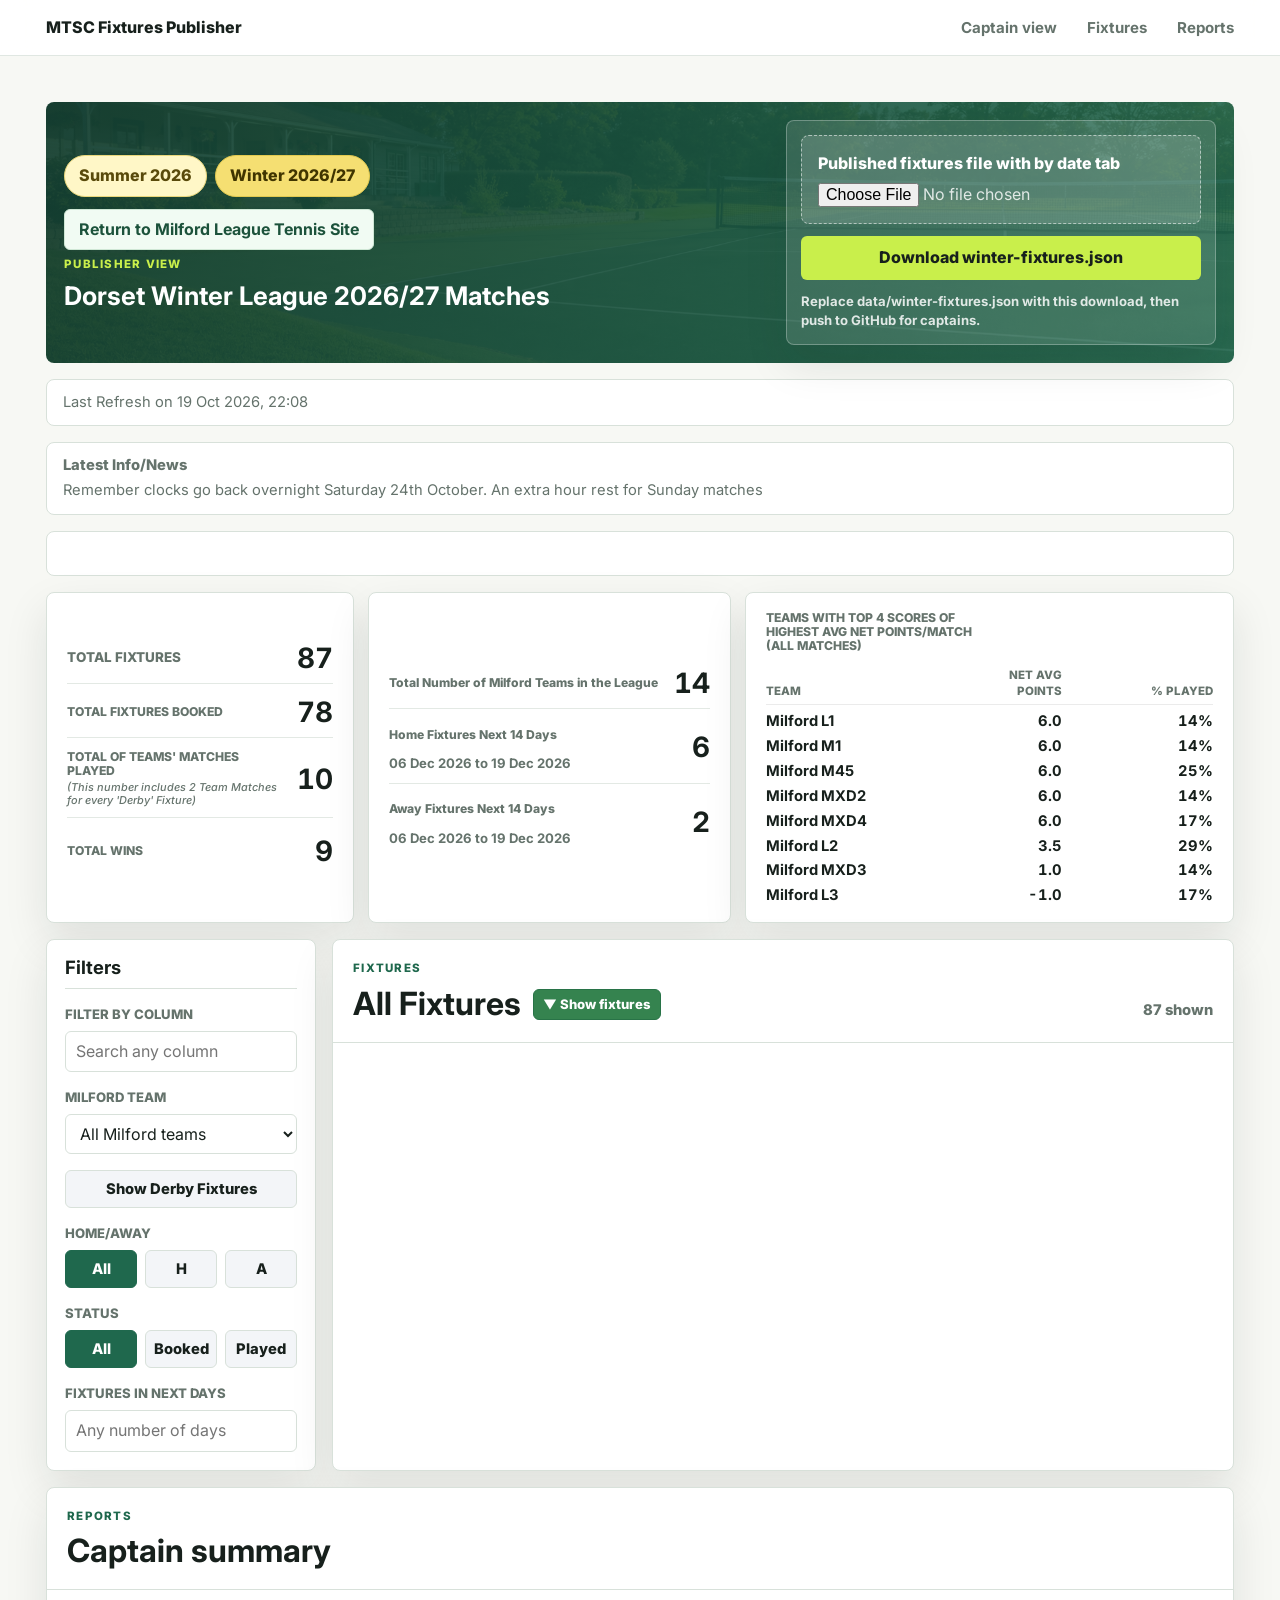
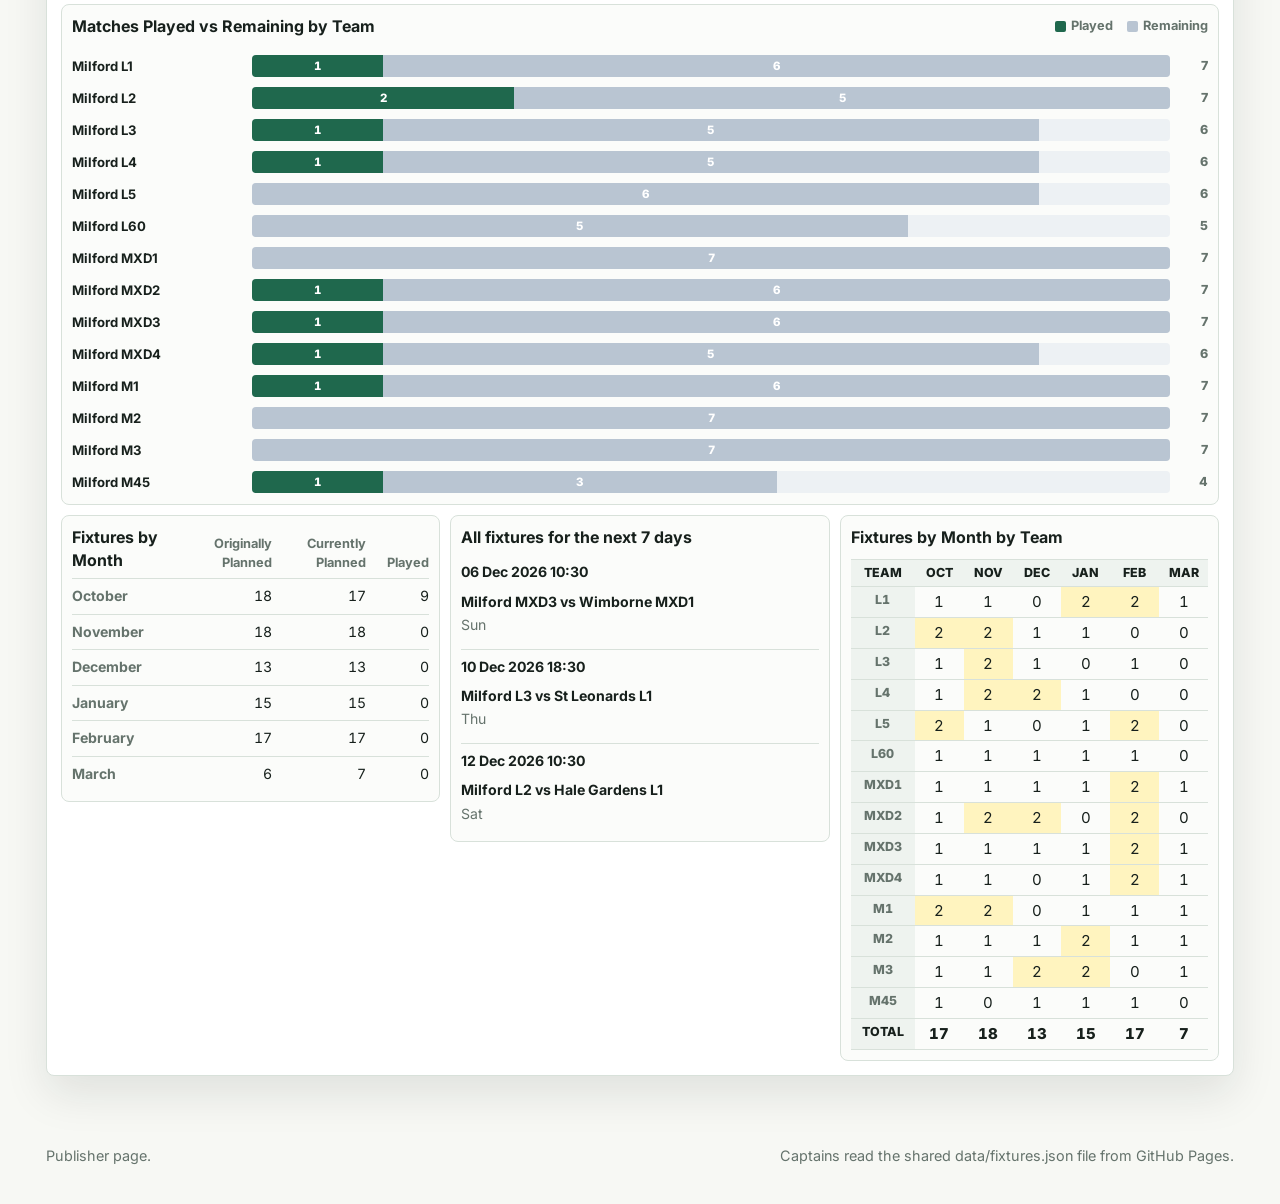
==== commit 7284cddb: "Animate news three times on portal visits" ====
--- a/publisher.html
+++ b/publisher.html
@@ -10,7 +10,7 @@
       href="https://fonts.googleapis.com/css2?family=Inter:wght@400;500;600;700;800&display=swap"
       rel="stylesheet"
     />
-    <link rel="stylesheet" href="styles.css?v=109" />
+    <link rel="stylesheet" href="styles.css?v=110" />
     <script
       defer
       src="https://cdn.sheetjs.com/xlsx-0.20.3/package/dist/xlsx.full.min.js"
--- a/styles.css
+++ b/styles.css
@@ -473,6 +473,21 @@
 
 #latestInfoLine[hidden] {
   display: none;
+}
+
+#latestInfoLine:not([hidden]):not(.is-empty) {
+  animation: news-attention 1.2s ease-in-out 3;
+}
+
+@keyframes news-attention {
+  0%, 100% { opacity: 1; }
+  50% { opacity: 0.35; }
+}
+
+@media (prefers-reduced-motion: reduce) {
+  #latestInfoLine:not([hidden]):not(.is-empty) {
+    animation: none;
+  }
 }
 
 #portalFeatures,
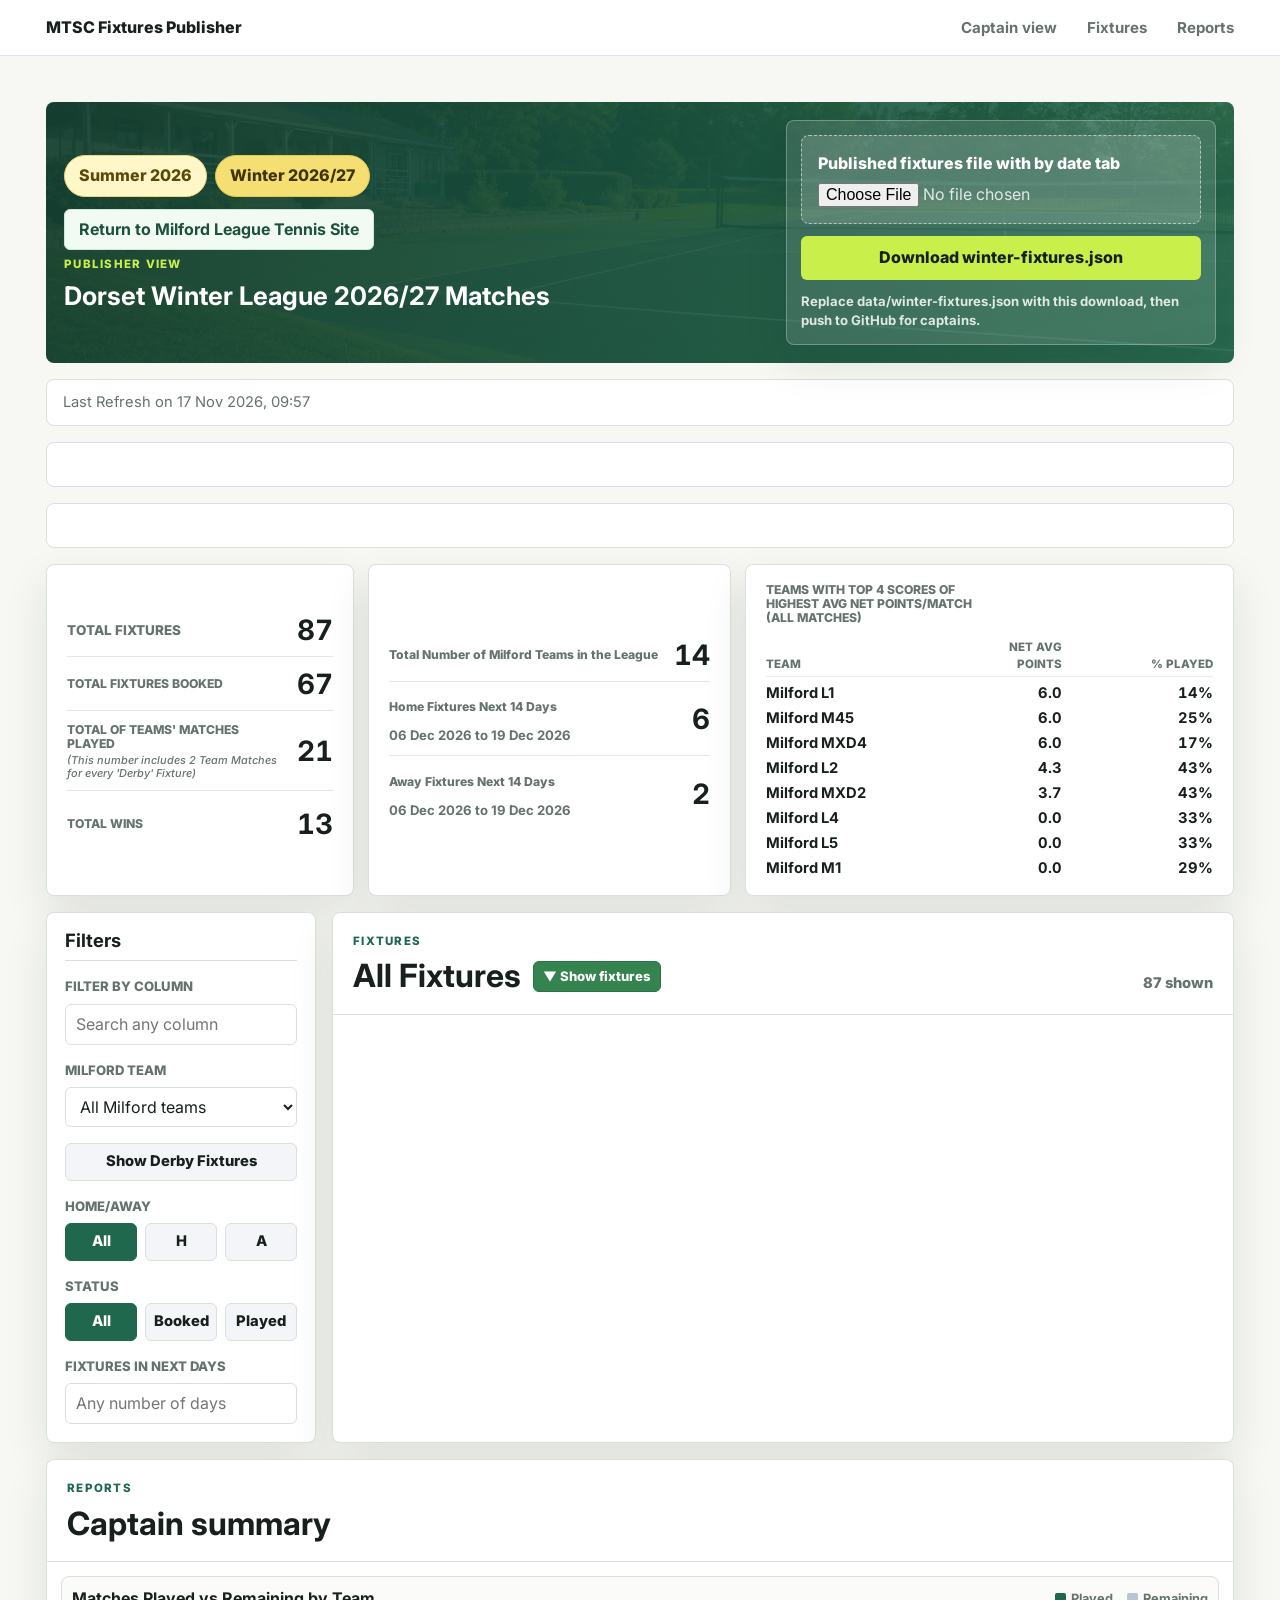
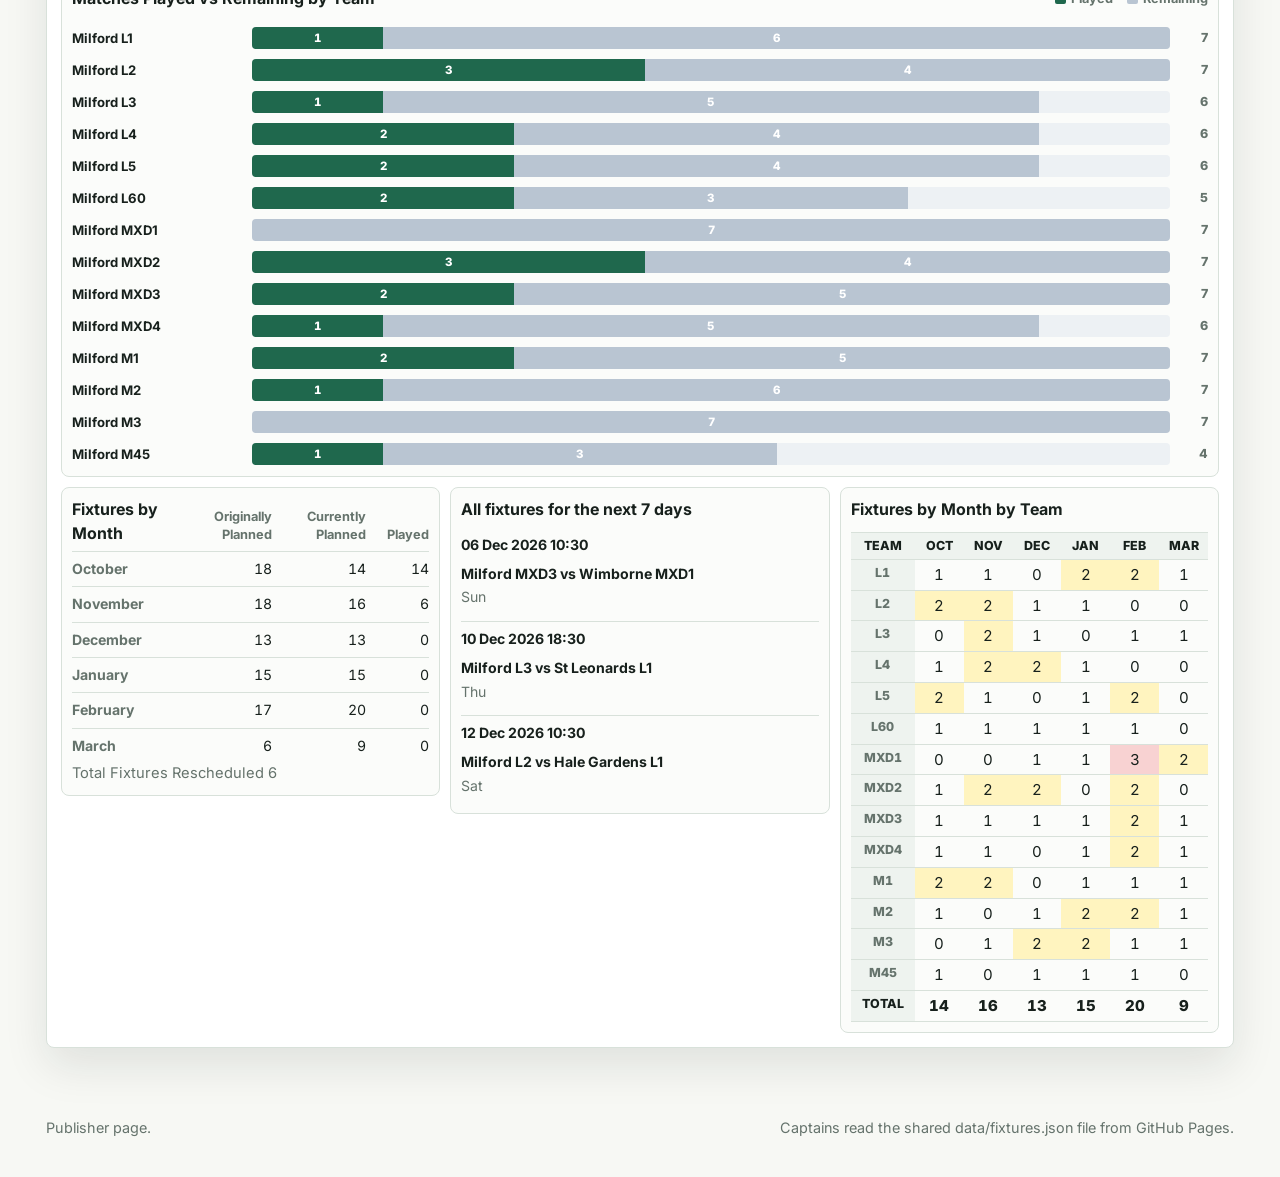
==== commit bb98dbe0: "Show Winter rescheduled fixtures total from workbook G109" ====
--- a/publisher.html
+++ b/publisher.html
@@ -15,7 +15,7 @@
       defer
       src="https://cdn.sheetjs.com/xlsx-0.20.3/package/dist/xlsx.full.min.js"
     ></script>
-    <script defer src="app.js?v=96"></script>
+    <script defer src="app.js?v=97"></script>
   </head>
   <body>
     <header class="app-header">
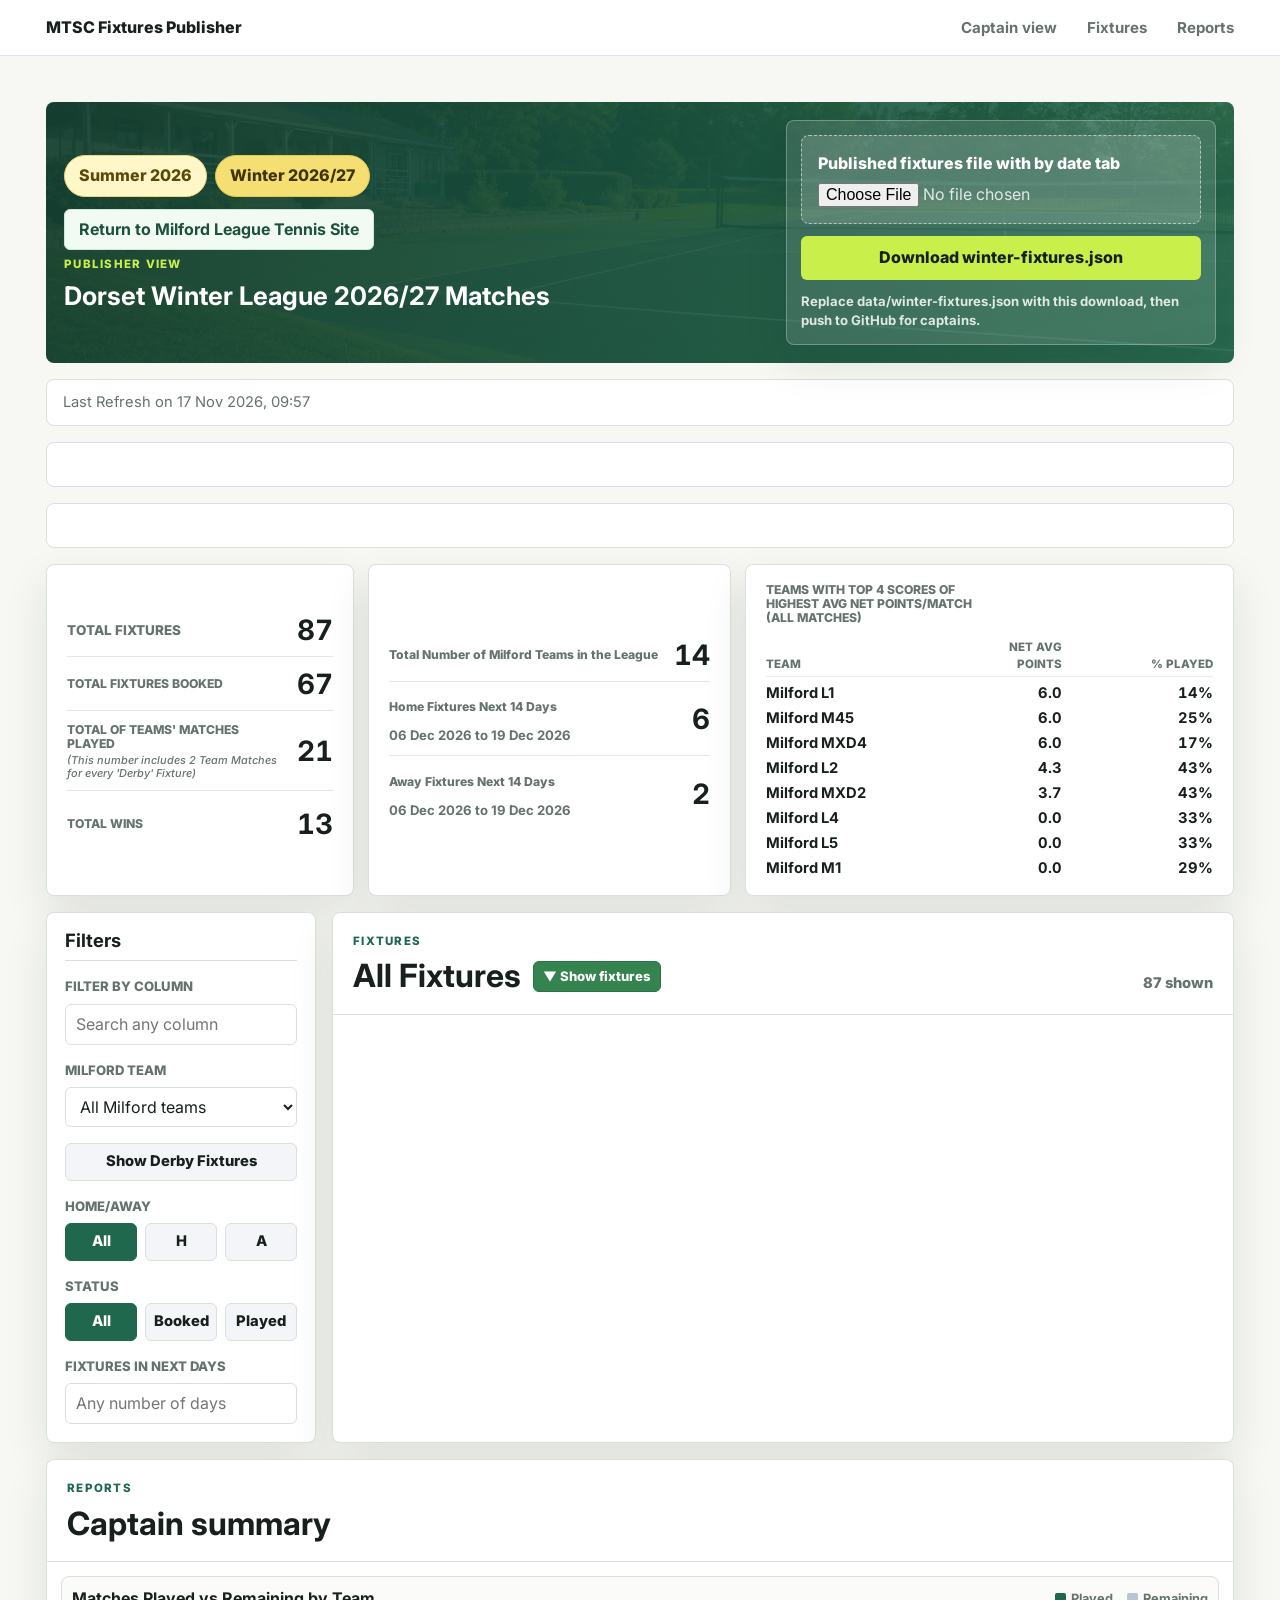
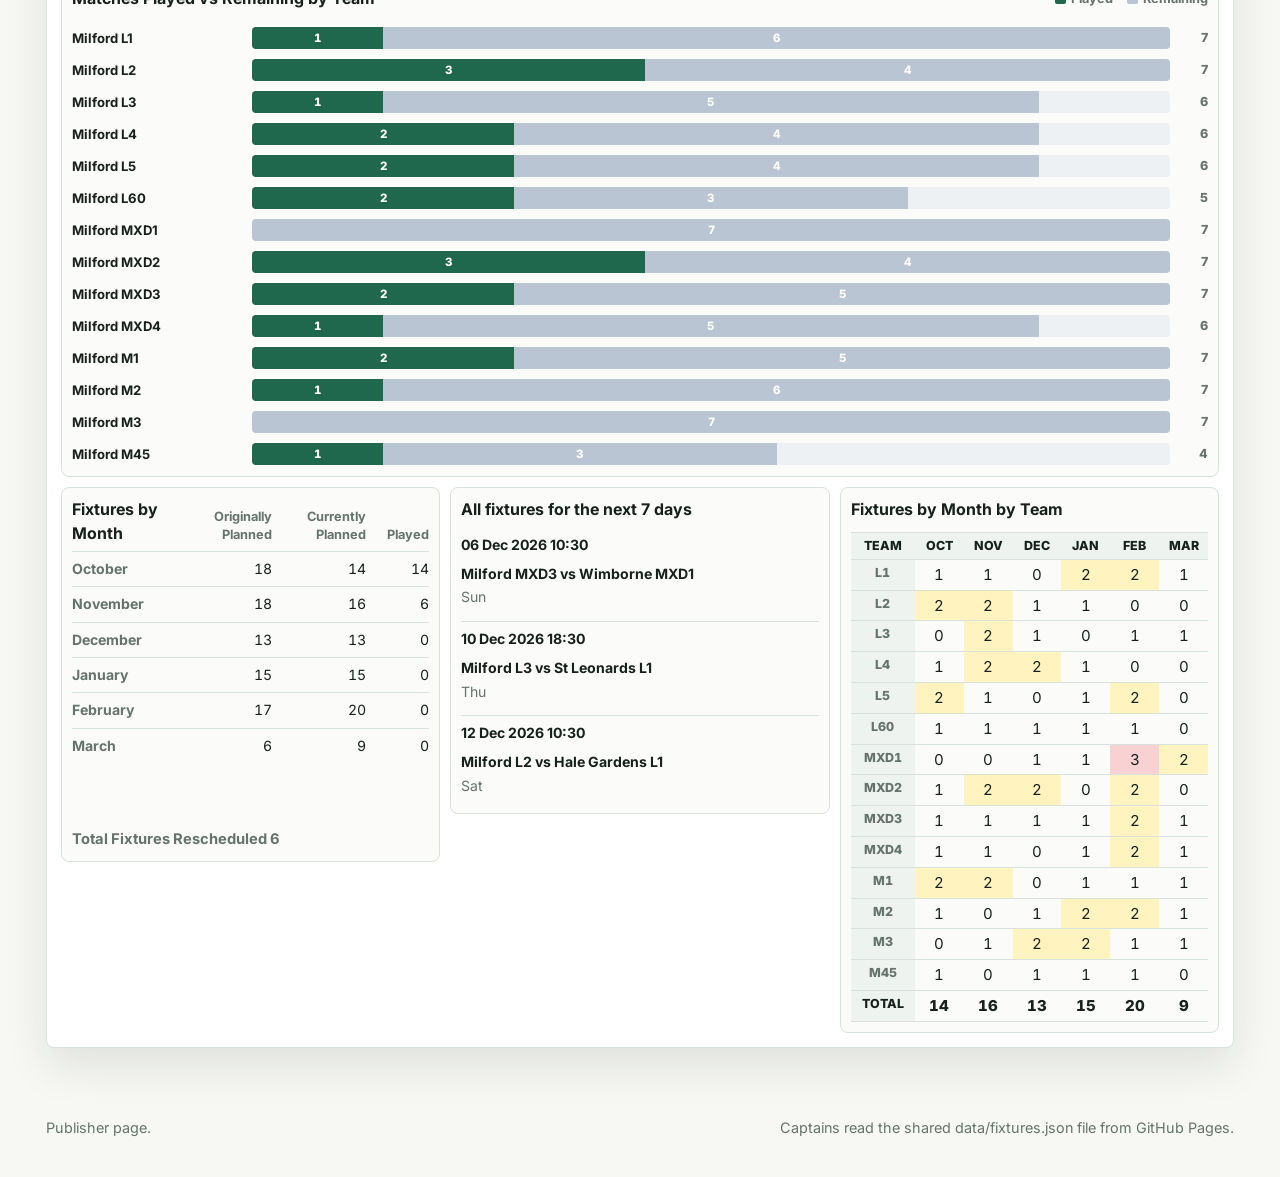
==== commit 38b1a7e6: "Emphasize rescheduled total on publisher page" ====
--- a/publisher.html
+++ b/publisher.html
@@ -10,14 +10,14 @@
       href="https://fonts.googleapis.com/css2?family=Inter:wght@400;500;600;700;800&display=swap"
       rel="stylesheet"
     />
-    <link rel="stylesheet" href="styles.css?v=110" />
+    <link rel="stylesheet" href="styles.css?v=111" />
     <script
       defer
       src="https://cdn.sheetjs.com/xlsx-0.20.3/package/dist/xlsx.full.min.js"
     ></script>
     <script defer src="app.js?v=97"></script>
   </head>
-  <body>
+  <body class="publisher-page">
     <header class="app-header">
       <a class="brand" href="index.html" aria-label="MTSC Fixtures Portal">
         <span>MTSC Fixtures Publisher</span>
--- a/styles.css
+++ b/styles.css
@@ -1087,6 +1087,11 @@
   font-size: 0.92rem;
 }
 
+.publisher-page .summary-item .fixtures-rescheduled {
+  margin-top: 4.5em;
+  font-weight: 700;
+}
+
 .results-table-wrap {
   overflow-x: auto;
 }
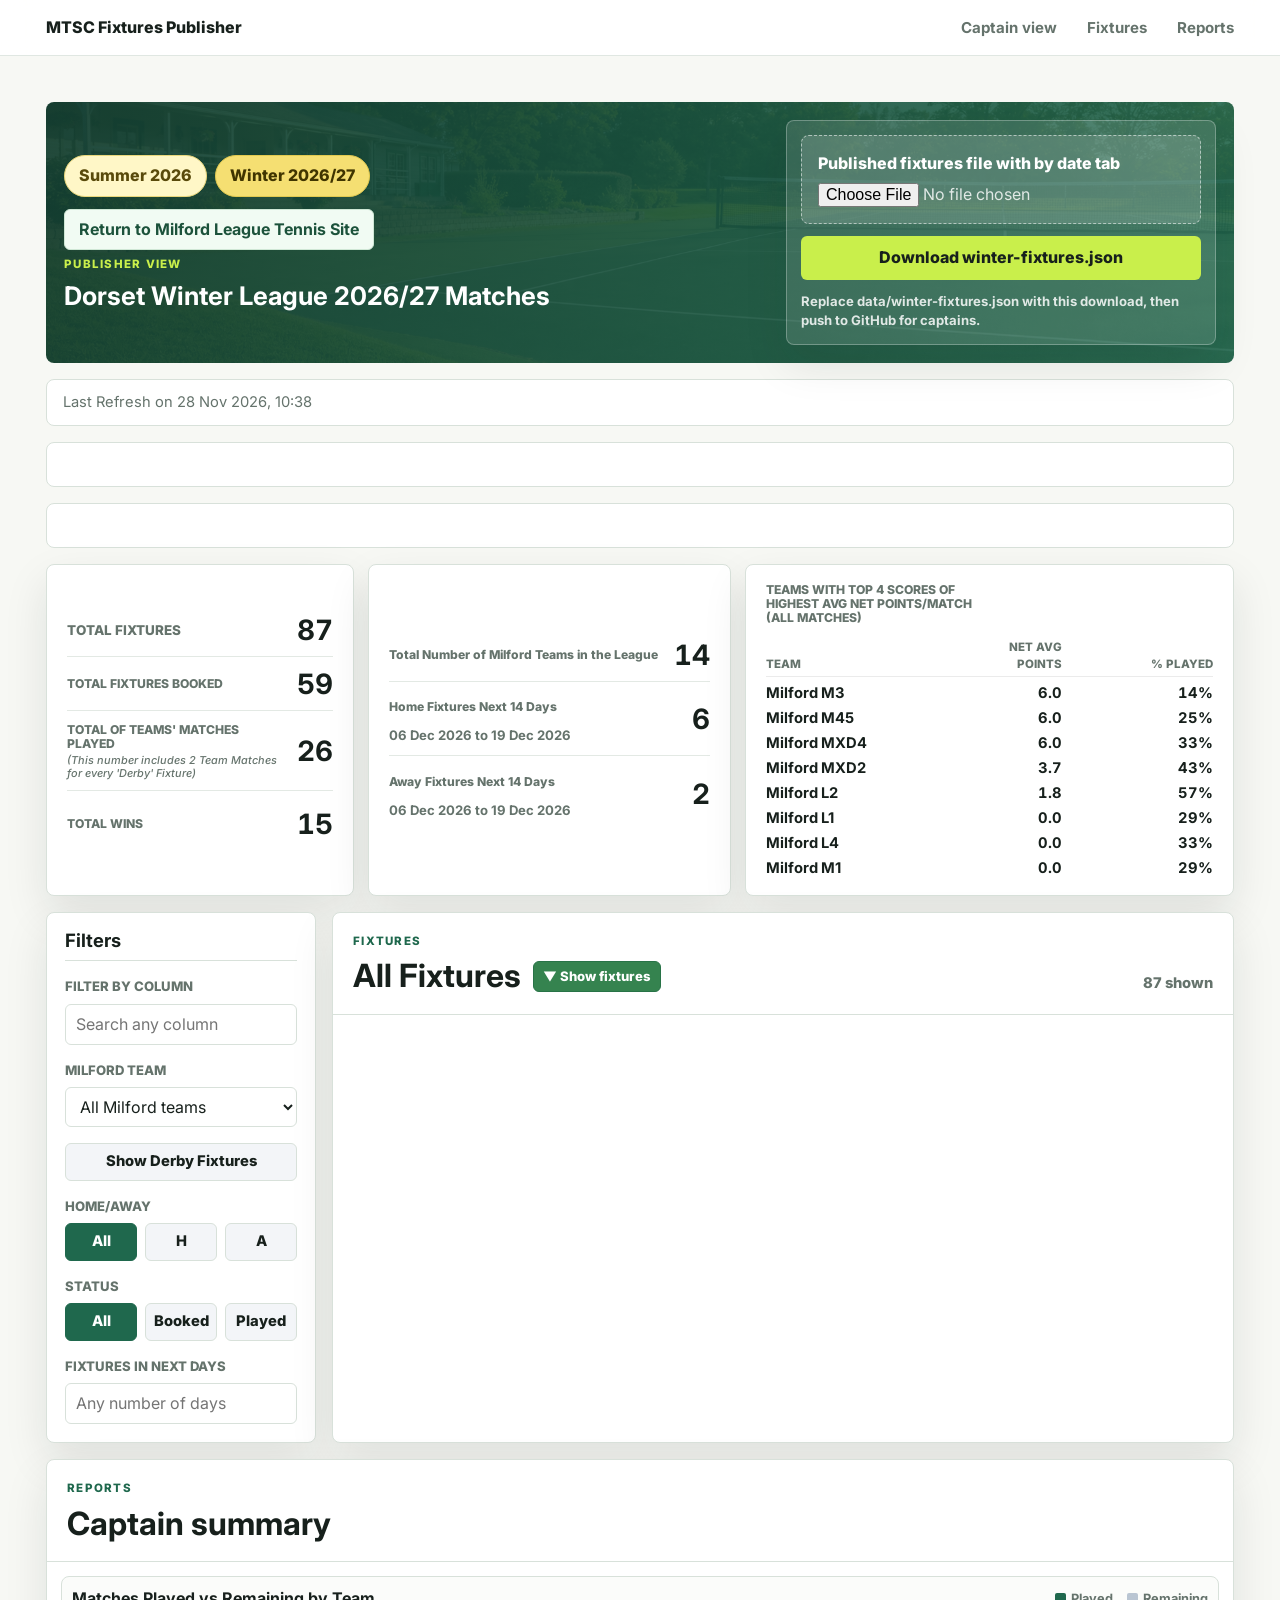
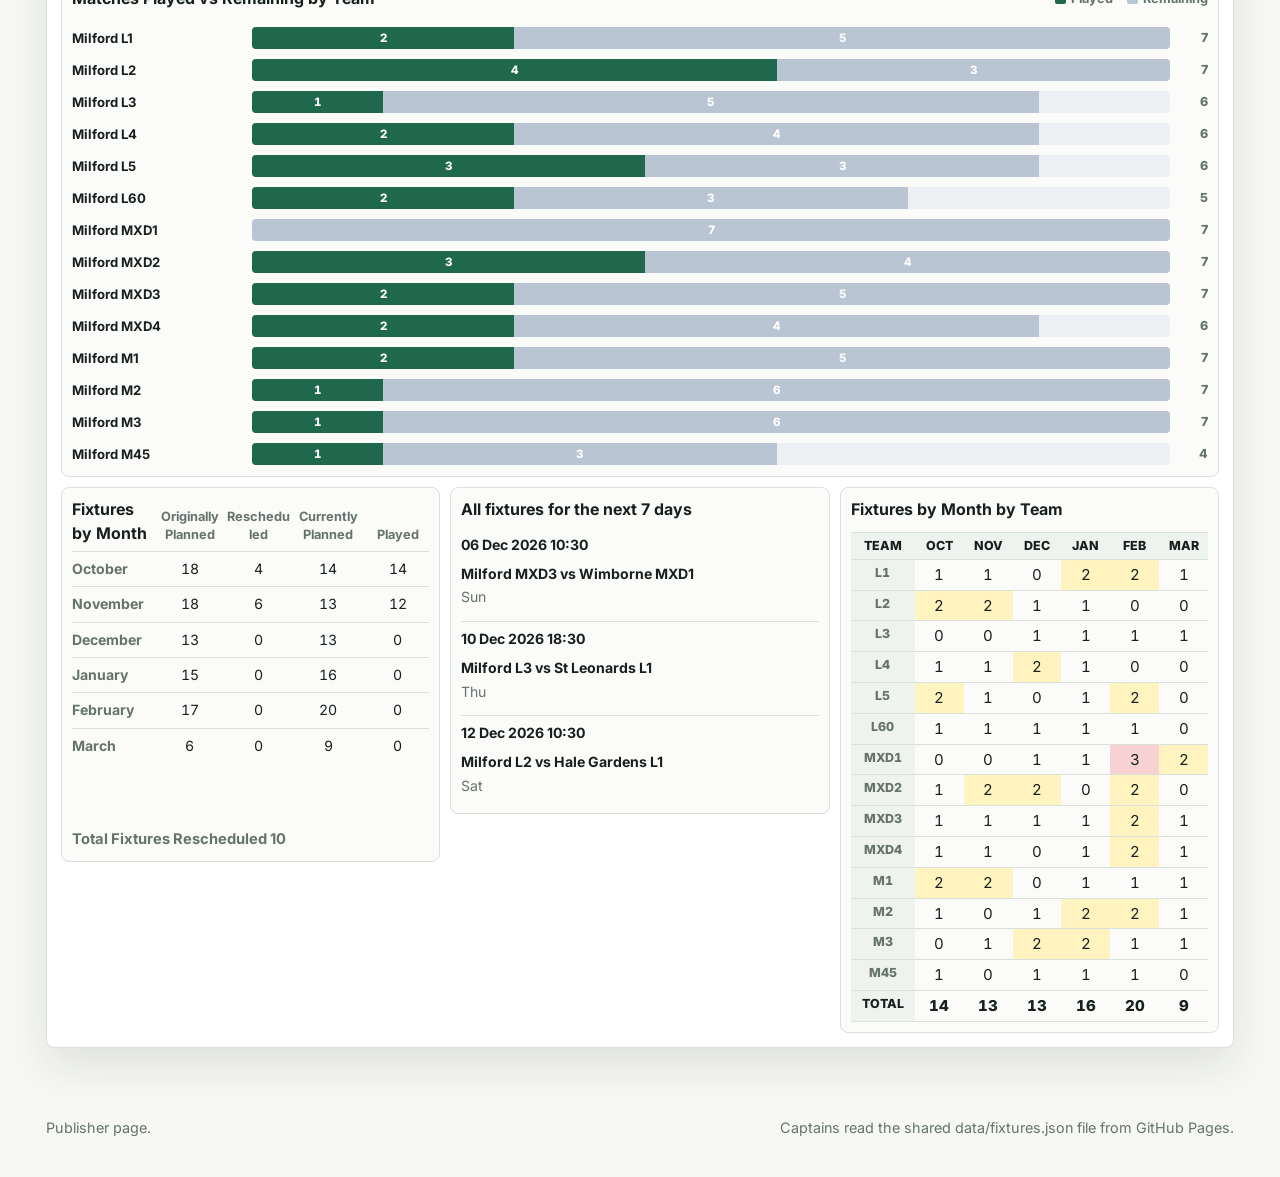
==== commit 59199340: "Show winter rescheduled fixtures by month" ====
--- a/publisher.html
+++ b/publisher.html
@@ -10,12 +10,12 @@
       href="https://fonts.googleapis.com/css2?family=Inter:wght@400;500;600;700;800&display=swap"
       rel="stylesheet"
     />
-    <link rel="stylesheet" href="styles.css?v=111" />
+    <link rel="stylesheet" href="styles.css?v=113" />
     <script
       defer
       src="https://cdn.sheetjs.com/xlsx-0.20.3/package/dist/xlsx.full.min.js"
     ></script>
-    <script defer src="app.js?v=97"></script>
+    <script defer src="app.js?v=98"></script>
   </head>
   <body class="publisher-page">
     <header class="app-header">
--- a/styles.css
+++ b/styles.css
@@ -1087,7 +1087,7 @@
   font-size: 0.92rem;
 }
 
-.publisher-page .summary-item .fixtures-rescheduled {
+.summary-item .fixtures-rescheduled {
   margin-top: 4.5em;
   font-weight: 700;
 }
@@ -1260,11 +1260,17 @@
 
 .winter-report .monthly-summary-head,
 .winter-report .monthly-row {
-  grid-template-columns: minmax(0, 1.2fr) repeat(2, minmax(0, 1fr)) minmax(0, 0.65fr);
+  grid-template-columns: minmax(5rem, 1.2fr) repeat(4, minmax(0, 1fr));
   gap: 6px;
 }
 
+.winter-report .monthly-row > :not(.monthly-month),
 .winter-report .monthly-summary-head span {
+  text-align: center;
+}
+
+.winter-report .monthly-summary-head span {
+  overflow-wrap: anywhere;
   font-size: 0.8rem;
 }
 
